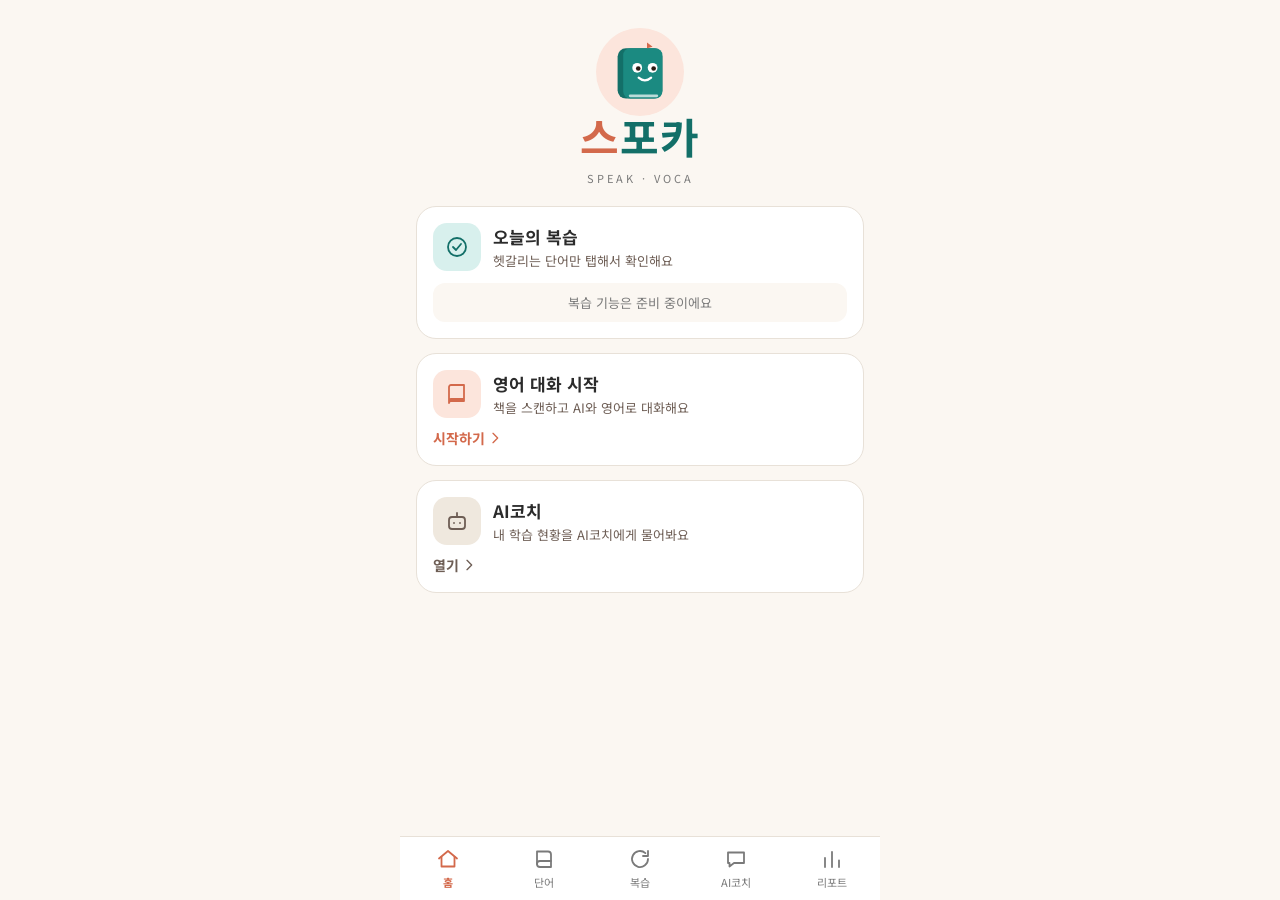
==== frontend/index.html @ e7c1829a "feat: backend API and frontend (home, records, AI coach)" ====
<!doctype html>
<html lang="ko">
<head>
  <meta charset="utf-8">
  <meta name="viewport" content="width=device-width, initial-scale=1, viewport-fit=cover">
  <title>스포카</title>
  <link rel="preconnect" href="https://fonts.googleapis.com">
  <link rel="preconnect" href="https://fonts.gstatic.com" crossorigin>
  <link href="https://fonts.googleapis.com/css2?family=Baloo+2:wght@600;700&family=Noto+Sans+KR:wght@400;500;700&display=swap" rel="stylesheet">
  <link rel="stylesheet" href="css/style.css">
</head>
<body>
  <div class="app">
    <div id="wake-banner" class="wake-banner" role="status" hidden>서버를 깨우는 중이라 조금 걸려요</div>
    <main id="views" class="views">
      <!-- 홈 화면 (1차: 복습·영어 대화는 자리만, 다크 모드 토글·N일 연속 배지는 나중에 추가) -->
      <section class="view view-home" data-view="home" hidden>
        <div class="content home">
          <div class="brand">
            <div class="mascot" aria-hidden="true">
              <svg width="70" height="70" viewBox="0 0 100 100" aria-hidden="true"><rect x="18" y="16" width="64" height="72" rx="12" fill="#136F68"/><rect x="26" y="16" width="56" height="72" rx="10" fill="#1B8A81"/><rect x="34" y="82" width="42" height="4" rx="2" fill="#fff" opacity=".7"/>
                <circle cx="46" cy="44" r="7" fill="#fff"/><circle cx="68" cy="44" r="7" fill="#fff"/><circle cx="47.5" cy="45" r="3.3" fill="#2B1A12"/><circle cx="69.5" cy="45" r="3.3" fill="#2B1A12"/>
                <path d="M48 58q9 8 18 0" stroke="#fff" stroke-width="3" fill="none" stroke-linecap="round"/><path d="M60 16v-8l8 6z" fill="#D3694B"/></svg>
            </div>
            <div class="wordmark"><span class="w1">스</span><span class="w2">포카</span></div>
            <div class="tagline">SPEAK · VOCA</div>
          </div>

          <a class="card home-card" href="#/review">
            <div class="home-row">
              <div class="tile tile-teal"><svg viewBox="0 0 24 24" aria-hidden="true"><circle cx="12" cy="12" r="9"/><path d="M8 12l3 3 5-6"/></svg></div>
              <div class="home-text"><b>오늘의 복습</b><span>헷갈리는 단어만 탭해서 확인해요</span></div>
            </div>
            <p class="soon">복습 기능은 준비 중이에요</p>
          </a>

          <button class="card home-card home-btn" id="home-english" type="button">
            <div class="home-row">
              <div class="tile tile-coral"><svg viewBox="0 0 24 24" aria-hidden="true"><path d="M4 5a2 2 0 0 1 2-2h13v16H6a2 2 0 0 0-2 2zM4 19a2 2 0 0 1 2-2h13"/></svg></div>
              <div class="home-text"><b>영어 대화 시작</b><span>책을 스캔하고 AI와 영어로 대화해요</span></div>
            </div>
            <span class="go-link go-coral">시작하기<svg viewBox="0 0 24 24" aria-hidden="true"><path d="M9 5l7 7-7 7"/></svg></span>
          </button>

          <a class="card home-card" href="#/coach">
            <div class="home-row">
              <div class="tile tile-sand"><svg viewBox="0 0 24 24" aria-hidden="true"><rect x="4" y="8" width="16" height="12" rx="3"/><path d="M12 4v4M9 14h.01M15 14h.01"/></svg></div>
              <div class="home-text"><b>AI코치</b><span>내 학습 현황을 AI코치에게 물어봐요</span></div>
            </div>
            <span class="go-link go-sand">열기<svg viewBox="0 0 24 24" aria-hidden="true"><path d="M9 5l7 7-7 7"/></svg></span>
          </a>
        </div>
      </section>

      <section class="view" data-view="words" hidden>
        <header class="topbar">
          <h1 class="title">단어</h1>
          <div class="topbar-actions"></div>
        </header>
        <div class="content">
          <div class="placeholder">단어 화면은 M3에서 만들어요</div>
        </div>
      </section>

      <section class="view" data-view="review" hidden>
        <header class="topbar">
          <h1 class="title">복습</h1>
          <div class="topbar-actions"></div>
        </header>
        <div class="content">
          <div class="placeholder">복습 화면은 M3에서 만들어요</div>
        </div>
      </section>

      <!-- AI코치 화면 -->
      <section class="view view-chat" data-view="coach" hidden>
        <header class="topbar">
          <h1 class="title">AI코치</h1>
          <span class="spacer"></span>
          <button id="chat-new" class="btn btn-create" type="button">새 대화</button>
          <button id="chat-history" class="btn btn-open" type="button">지난 대화</button>
        </header>
        <div class="strip" id="chat-strip"><span id="strip-overall">불러오는 중…</span><span id="strip-recent"></span></div>
        <div class="chat-body" id="chat-body">
          <div id="chat-welcome">
            <div class="msg-row"><div class="ava"><svg viewBox="0 0 24 24" aria-hidden="true"><rect x="4" y="8" width="16" height="12" rx="3"/><path d="M12 4v4M9 14h.01M15 14h.01"/></svg></div><div class="bubble">내 학습 기록을 보고 물어보세요.</div></div>
            <p class="faint-note">이런 걸 물어볼 수 있어요</p>
            <div class="chips">
              <button type="button" class="chip" data-q="최근 7일 어땠어?">최근 7일 어땠어?</button>
              <button type="button" class="chip" data-q="잘 외운 날은?">잘 외운 날은?</button>
              <button type="button" class="chip" data-q="앞으로 어떻게 할까?">앞으로 어떻게 할까?</button>
            </div>
          </div>
          <div id="chat-messages"></div>
        </div>
        <form class="inputbar" id="chat-form" autocomplete="off">
          <input id="chat-input" type="text" maxlength="4000" placeholder="질문을 입력하세요" aria-label="질문">
          <button id="chat-send" class="send-btn" type="submit" aria-label="보내기"><svg viewBox="0 0 24 24" aria-hidden="true"><path d="M5 12h14M13 6l6 6-6 6"/></svg></button>
        </form>
        <p class="ai-note">AI가 생성한 답변이에요</p>
      </section>

      <!-- 학습 기록 화면 (M4 전까지 하단 탭 "리포트"에 임시 연결) -->
      <section class="view" data-view="report" hidden>
        <header class="topbar">
          <a class="icon-btn" href="#/home" aria-label="뒤로"><svg viewBox="0 0 24 24" aria-hidden="true"><path d="M19 12H5M11 6l-6 6 6 6"/></svg></a>
          <h1 class="title">학습 기록</h1>
          <span class="spacer"></span>
          <button id="rec-add" class="btn btn-create" type="button">+ 기록</button>
        </header>
        <div class="content">
          <div class="card" id="rec-summary">
            <div class="seg" role="tablist">
              <button type="button" class="seg-btn on" data-range="overall" role="tab" aria-selected="true">전체</button>
              <button type="button" class="seg-btn" data-range="recent_7d" role="tab" aria-selected="false">최근 7일</button>
            </div>
            <p class="period" id="rec-period"></p>
            <div class="stats">
              <div><small>개수</small><b id="rec-count">-</b></div>
              <div><small>평균</small><b id="rec-avg">-</b></div>
              <div><small>최대</small><b id="rec-max">-</b></div>
              <div><small>최소</small><b id="rec-min">-</b></div>
            </div>
            <div class="trend"><span>최근 추세</span><b id="rec-trend">-</b></div>
            <p class="state-msg" id="rec-summary-error" hidden></p>
          </div>

          <h2 class="section-title">기록 목록 <small>최신 날짜순</small></h2>
          <div class="card list-card" id="rec-list"></div>
          <p class="state-msg" id="rec-state"></p>
          <button id="rec-more" class="btn btn-ghost" type="button" hidden>더 보기</button>
        </div>
      </section>
    </main>

    <nav class="tabbar" aria-label="하단 메뉴">
      <a class="tab" href="#/home" data-tab="home">
        <svg viewBox="0 0 24 24" aria-hidden="true"><path d="M3 11.5 12 4l9 7.5"/><path d="M5.5 10v9.5h13V10"/></svg>
        <span>홈</span>
      </a>
      <a class="tab" href="#/words" data-tab="words">
        <svg viewBox="0 0 24 24" aria-hidden="true"><path d="M5 4.5h11a3 3 0 0 1 3 3V20H8a3 3 0 0 1-3-3z"/><path d="M5 17a3 3 0 0 1 3-3h11"/></svg>
        <span>단어</span>
      </a>
      <a class="tab" href="#/review" data-tab="review">
        <svg viewBox="0 0 24 24" aria-hidden="true"><path d="M20 12a8 8 0 1 1-2.6-5.9"/><path d="M20 4v5h-5"/></svg>
        <span>복습</span>
      </a>
      <a class="tab" href="#/coach" data-tab="coach">
        <svg viewBox="0 0 24 24" aria-hidden="true"><path d="M4 5.5h16v10.5H10l-4.5 3.5V16H4z"/></svg>
        <span>AI코치</span>
      </a>
      <a class="tab" href="#/report" data-tab="report">
        <svg viewBox="0 0 24 24" aria-hidden="true"><path d="M5 20V11"/><path d="M12 20V5"/><path d="M19 20v-6.5"/></svg>
        <span>리포트</span>
      </a>
    </nav>
  </div>

  <dialog id="rec-dialog" class="dialog" aria-labelledby="rec-dialog-title">
    <form id="rec-form" method="dialog" novalidate>
      <h3 id="rec-dialog-title">기록 추가</h3>
      <label class="field"><small>날짜</small><input id="rec-date" type="date" required></label>
      <p class="tip" id="rec-error" role="alert" hidden></p>
      <label class="field"><small>외운 단어 수</small><input id="rec-value" type="number" inputmode="numeric" min="0" step="1" required></label>
      <label class="field"><small>메모 (선택)</small><input id="rec-memo" type="text" maxlength="200"></label>
      <div class="dialog-btns">
        <button type="button" class="btn btn-cancel" id="rec-cancel">취소</button>
        <button type="submit" class="btn btn-open" id="rec-save">저장</button>
      </div>
    </form>
  </dialog>

  <dialog id="chat-sheet" class="sheet" aria-labelledby="chat-sheet-title">
    <div class="grab"></div>
    <h3 id="chat-sheet-title">지난 대화</h3>
    <div id="chat-sheet-list" class="sheet-list"></div>
    <p class="state-msg" id="chat-sheet-state" hidden></p>
    <button type="button" class="btn btn-cancel sheet-close" id="chat-sheet-close">닫기</button>
  </dialog>
  <script type="module" src="js/app.js"></script>
</body>
</html>
---- frontend/css/style.css ----
/* 스포카 공통 스타일 — 모바일 우선 */
:root {
  /* 확정된 색 */
  --coral: #D3694B;   /* 열기/보러 가기 버튼: 채움 */
  --teal: #136F68;    /* 만들기/추가 버튼: 테두리 */
  /* 임시 색 (화면설계서에 정해진 값이 없어 중립 톤으로 둠. 여기만 고치면 전체에 적용) */
  --bg: #FBF7F2;
  --card: #FFFFFF;
  --ink: #2B2B2B;
  --muted: #7A7A7A;
  --line: #E8E1D8;

  --tabbar-h: 64px;
  --font-logo: "Baloo 2", "Noto Sans KR", sans-serif;
  --font-body: "Noto Sans KR", system-ui, -apple-system, sans-serif;
}

* { box-sizing: border-box; }
[hidden] { display: none !important; }

html, body { margin: 0; height: 100%; }
body {
  font-family: var(--font-body);
  color: var(--ink);
  background: var(--bg);
  -webkit-text-size-adjust: 100%;
}

/* 앱 틀: 가운데 정렬, 폭은 모바일 크기까지만 */
.app {
  position: relative;
  max-width: 480px;
  min-height: 100vh;
  margin: 0 auto;
  background: var(--bg);
}

.view { min-height: calc(100vh - var(--tabbar-h)); padding-bottom: calc(var(--tabbar-h) + env(safe-area-inset-bottom)); }

/* 위쪽 바 */
.topbar {
  display: flex;
  align-items: center;
  justify-content: space-between;
  gap: 8px;
  padding: 14px 16px;
}
.logo {
  margin: 0;
  font-family: var(--font-logo);
  font-weight: 700;
  font-size: 26px;
  color: var(--coral);
}
.title { margin: 0; font-size: 20px; font-weight: 700; }
.topbar-actions { display: flex; gap: 8px; }

.content { padding: 0 16px 24px; }

/* 버튼 규칙: 보러 가기 = 산호 채움, 만들기/추가 = 틸 테두리 */
.btn {
  font: inherit;
  font-size: 14px;
  font-weight: 500;
  padding: 8px 14px;
  border-radius: 999px;
  cursor: pointer;
  border: 1.5px solid transparent;
}
.btn-open { background: var(--coral); color: #fff; }
.btn-create { background: transparent; color: var(--teal); border-color: var(--teal); }

.placeholder {
  padding: 32px 16px;
  text-align: center;
  color: var(--muted);
  background: var(--card);
  border: 1px dashed var(--line);
  border-radius: 12px;
}

/* 하단 탭 바 */
.tabbar {
  position: fixed;
  bottom: 0;
  left: 50%;
  transform: translateX(-50%);
  width: 100%;
  max-width: 480px;
  height: calc(var(--tabbar-h) + env(safe-area-inset-bottom));
  padding-bottom: env(safe-area-inset-bottom);
  display: flex;
  background: var(--card);
  border-top: 1px solid var(--line);
}
.tab {
  flex: 1;
  display: flex;
  flex-direction: column;
  align-items: center;
  justify-content: center;
  gap: 3px;
  color: var(--muted);
  text-decoration: none;
  font-size: 11px;
}
.tab svg {
  width: 24px;
  height: 24px;
  fill: none;
  stroke: currentColor;
  stroke-width: 1.8;
  stroke-linecap: round;
  stroke-linejoin: round;
}
.tab.active { color: var(--coral); font-weight: 700; }

/* 토스트(잠깐 뜨는 안내) */
#toast {
  position: fixed;
  left: 50%;
  bottom: calc(var(--tabbar-h) + 16px + env(safe-area-inset-bottom));
  transform: translate(-50%, 12px);
  width: max-content;
  max-width: calc(100vw - 32px);
  text-align: center;
  line-height: 1.4;
  padding: 10px 16px;
  border-radius: 12px;
  background: var(--ink);
  color: #fff;
  font-size: 14px;
  opacity: 0;
  pointer-events: none;
  transition: opacity 0.2s, transform 0.2s;
  z-index: 100;
}
#toast.show { opacity: 1; transform: translate(-50%, 0); }
#toast.error { background: #B3412A; }

.btn:disabled { opacity: 0.5; cursor: default; }

/* 콜드스타트 안내 줄 (화면 맨 위, 응답이 3초 넘게 늦을 때만) */
.wake-banner {
  padding: 8px 16px;
  text-align: center;
  font-size: 13px;
  font-weight: 500;
  color: #fff;
  background: var(--teal);
}

/* ---------- 학습 기록 화면 ---------- */
.spacer { flex: 1; }
.topbar .title { white-space: nowrap; }

.icon-btn {
  display: inline-flex;
  align-items: center;
  justify-content: center;
  width: 40px;
  height: 40px;
  padding: 0;
  border: 0;
  border-radius: 50%;
  background: transparent;
  color: var(--ink);
  cursor: pointer;
}
.icon-btn svg {
  width: 22px;
  height: 22px;
  fill: none;
  stroke: currentColor;
  stroke-width: 1.8;
  stroke-linecap: round;
  stroke-linejoin: round;
}
.icon-btn:disabled { opacity: 0.4; }

.card {
  padding: 14px;
  background: var(--card);
  border: 1px solid var(--line);
  border-radius: 14px;
}

.seg { display: flex; gap: 4px; padding: 3px; margin-bottom: 10px; background: var(--bg); border-radius: 999px; }
.seg-btn {
  flex: 1;
  padding: 7px 0;
  font: inherit;
  font-size: 14px;
  color: var(--muted);
  background: transparent;
  border: 0;
  border-radius: 999px;
  cursor: pointer;
}
.seg-btn.on { background: var(--card); color: var(--ink); font-weight: 700; box-shadow: 0 1px 2px rgba(0,0,0,.08); }

.period { margin: 0 0 8px; font-size: 12px; color: var(--muted); }
.stats { display: grid; grid-template-columns: repeat(4, 1fr); gap: 8px; text-align: center; }
.stats small { display: block; font-size: 12px; color: var(--muted); }
.stats b { font-size: 20px; }
.trend { display: flex; justify-content: space-between; margin-top: 12px; padding-top: 10px; border-top: 1px solid var(--line); font-size: 14px; }
.trend b { color: var(--coral); }

.section-title { margin: 18px 0 8px; font-size: 15px; }
.section-title small { font-weight: 400; font-size: 12px; color: var(--muted); }

.list-card { padding: 2px 6px 2px 0; }
.rec-row { display: flex; align-items: center; padding: 10px 0 10px 14px; border-bottom: 1px solid var(--line); }
.rec-row:last-child { border-bottom: 0; }
.rec-text { flex: 1; min-width: 0; display: flex; flex-direction: column; gap: 2px; }
.rec-text b { font-size: 15px; }
.rec-text .muted { font-size: 13px; overflow: hidden; text-overflow: ellipsis; white-space: nowrap; }
.muted { color: var(--muted); }

.state-msg { margin: 12px 0; text-align: center; font-size: 14px; color: var(--muted); }
.btn-ghost { display: block; width: 100%; height: 44px; margin-top: 10px; color: var(--ink); background: transparent; border-color: var(--line); border-radius: 12px; }

/* 팝업 */
.dialog { width: calc(100% - 32px); max-width: 360px; padding: 20px; border: 0; border-radius: 16px; background: var(--card); color: var(--ink); }
.dialog::backdrop { background: rgba(0, 0, 0, 0.4); }
.dialog h3 { margin: 0 0 12px; font-size: 18px; }
.field { display: block; margin-bottom: 12px; }
.field small { display: block; margin-bottom: 4px; font-size: 12px; color: var(--muted); }
.field input { width: 100%; height: 44px; padding: 0 12px; font: inherit; font-size: 15px; color: var(--ink); background: var(--bg); border: 1px solid var(--line); border-radius: 10px; }
.field input:focus { outline: 2px solid var(--teal); outline-offset: 0; }
.tip { margin: 0 0 12px; padding: 10px 12px; font-size: 13px; color: #B3421F; background: #FCE5DC; border-radius: 10px; }
.dialog-btns { display: flex; gap: 8px; margin-top: 6px; }
.dialog-btns .btn { flex: 1; height: 44px; }
.btn-cancel { color: var(--ink); background: transparent; border-color: var(--line); }

/* ---------- AI코치(채팅) 화면 ---------- */
body[data-route="coach"] .wake-banner { display: none; } /* 채팅은 말풍선 안에서 안내한다 */

.view-chat {
  display: flex;
  flex-direction: column;
  height: 100vh;
  height: 100dvh;
  min-height: 0;
}
.view-chat[hidden] { display: none; }

.strip {
  display: flex;
  justify-content: space-between;
  align-items: center;
  padding: 9px 16px;
  font-size: 12.5px;
  font-weight: 700;
  color: var(--teal);
  background: #D8F0ED;
}

.chat-body {
  flex: 1;
  min-height: 0;
  overflow-y: auto;
  padding: 14px 16px;
}
#chat-messages { display: flex; flex-direction: column; gap: 12px; }
#chat-welcome { margin-bottom: 12px; }

.msg-row { display: flex; align-items: flex-start; gap: 10px; }
.ava {
  flex: none;
  width: 36px;
  height: 36px;
  border-radius: 50%;
  background: #FCE5DC;
  display: flex;
  align-items: center;
  justify-content: center;
}
.ava svg { width: 20px; height: 20px; fill: none; stroke: var(--coral); stroke-width: 1.8; stroke-linecap: round; stroke-linejoin: round; }

.bubble {
  max-width: 82%;
  padding: 10px 14px;
  border-radius: 18px;
  background: var(--card);
  border: 1px solid var(--line);
  font-size: 15px;
  line-height: 1.5;
  white-space: pre-wrap;
  overflow-wrap: anywhere;
}
.bubble.me { align-self: flex-end; background: #D8F0ED; border-color: #D8F0ED; }
.bubble.wait { border-style: dashed; color: var(--muted); }
.wait-sub { margin-top: 2px; font-size: 12px; }

.faint-note { margin: 14px 0 8px; font-size: 12px; color: var(--muted); }
.chips { display: flex; flex-wrap: wrap; gap: 8px; }
.chip {
  height: 44px;
  padding: 0 16px;
  font: inherit;
  font-size: 13px;
  color: #6E5E55;
  background: var(--card);
  border: 1px solid #E5C9BE;
  border-radius: 999px;
  cursor: pointer;
}
.chip:disabled { opacity: 0.5; }

.inputbar { display: flex; align-items: center; gap: 8px; padding: 8px 16px 0; background: var(--bg); }
.inputbar input {
  flex: 1;
  min-width: 0;
  height: 48px;
  padding: 0 16px;
  font: inherit;
  font-size: 15px;
  color: var(--ink);
  background: var(--card);
  border: 1px solid #E5C9BE;
  border-radius: 999px;
}
.inputbar input:focus { outline: 2px solid var(--teal); outline-offset: 0; }
.send-btn {
  flex: none;
  width: 48px;
  height: 48px;
  display: flex;
  align-items: center;
  justify-content: center;
  color: #fff;
  background: var(--teal);
  border: 0;
  border-radius: 50%;
  cursor: pointer;
}
.send-btn svg { width: 22px; height: 22px; fill: none; stroke: currentColor; stroke-width: 2; stroke-linecap: round; stroke-linejoin: round; }
.send-btn:disabled, .inputbar input:disabled { opacity: 0.5; }
.ai-note { margin: 0; padding: 6px 0 8px; text-align: center; font-size: 11px; color: #8A7A70; }

/* 지난 대화 패널: 아래에서 올라오는 시트 */
.sheet {
  width: 100%;
  max-width: 480px;
  margin: auto auto 0;
  padding: 10px 20px 24px;
  border: 0;
  border-radius: 24px 24px 0 0;
  background: var(--card);
  color: var(--ink);
  animation: sheet-up 0.22s ease-out;
}
.sheet::backdrop { background: rgba(43, 26, 18, 0.5); }
@keyframes sheet-up { from { transform: translateY(40px); opacity: 0; } to { transform: none; opacity: 1; } }
.grab { width: 40px; height: 5px; margin: 0 auto 8px; border-radius: 99px; background: #D9CFC3; }
.sheet h3 { margin: 0 0 6px; font-size: 18px; }
.sheet-list { max-height: 50vh; overflow-y: auto; }
.sheet-row { display: flex; align-items: center; gap: 6px; padding: 4px 0 4px 2px; min-height: 60px; border-bottom: 1px solid #F0E8DD; }
.sheet-row:last-child { border-bottom: 0; }
.sheet-main { flex: 1; min-width: 0; display: flex; flex-direction: column; gap: 2px; align-items: flex-start; padding: 8px 6px; font: inherit; text-align: left; color: var(--ink); background: transparent; border: 0; cursor: pointer; }
.sheet-main b { font-size: 16px; max-width: 100%; overflow: hidden; text-overflow: ellipsis; white-space: nowrap; }
.sheet-main .muted { font-size: 13px; }
.sheet-close { width: 100%; height: 48px; margin-top: 8px; border-radius: 14px; border: 0; background: #EFE8DE; color: #6E5E55; font-weight: 700; }

/* ---------- 홈 화면 ---------- */
.home { display: flex; flex-direction: column; gap: 14px; padding-top: 28px; }
.brand { display: flex; flex-direction: column; align-items: center; gap: 6px; padding-bottom: 6px; }
.mascot { width: 88px; height: 88px; border-radius: 50%; background: #FCE5DC; display: flex; align-items: center; justify-content: center; }
.wordmark { font-family: var(--font-logo); font-size: 42px; font-weight: 700; line-height: 1; letter-spacing: 1px; }
.wordmark .w1 { color: var(--coral); }
.wordmark .w2 { color: var(--teal); }
.tagline { font-size: 11px; letter-spacing: 3px; color: var(--muted); }

.home-card { display: block; width: 100%; padding: 16px; font: inherit; color: inherit; text-align: left; text-decoration: none; border-radius: 20px; cursor: pointer; }
.home-btn { background: var(--card); border: 1px solid var(--line); }
.home-row { display: flex; align-items: center; gap: 12px; }
.home-text { flex: 1; display: flex; flex-direction: column; gap: 2px; }
.home-text b { font-size: 17px; }
.home-text span { font-size: 13px; color: #6E5E55; }
.tile { flex: none; width: 48px; height: 48px; border-radius: 14px; display: flex; align-items: center; justify-content: center; }
.tile svg { width: 24px; height: 24px; fill: none; stroke: currentColor; stroke-width: 1.8; stroke-linecap: round; stroke-linejoin: round; }
.tile-teal { background: #D8F0ED; color: var(--teal); }
.tile-coral { background: #FCE5DC; color: var(--coral); }
.tile-sand { background: #EFE8DE; color: #6E5E55; }
.go-link { display: inline-flex; align-items: center; gap: 2px; margin-top: 10px; font-size: 14px; font-weight: 700; }
.go-link svg { width: 16px; height: 16px; fill: none; stroke: currentColor; stroke-width: 2; stroke-linecap: round; stroke-linejoin: round; }
.go-coral { color: var(--coral); }
.go-sand { color: #6E5E55; }
.soon { margin: 12px 0 0; padding: 10px; text-align: center; font-size: 13px; color: var(--muted); background: var(--bg); border-radius: 12px; }
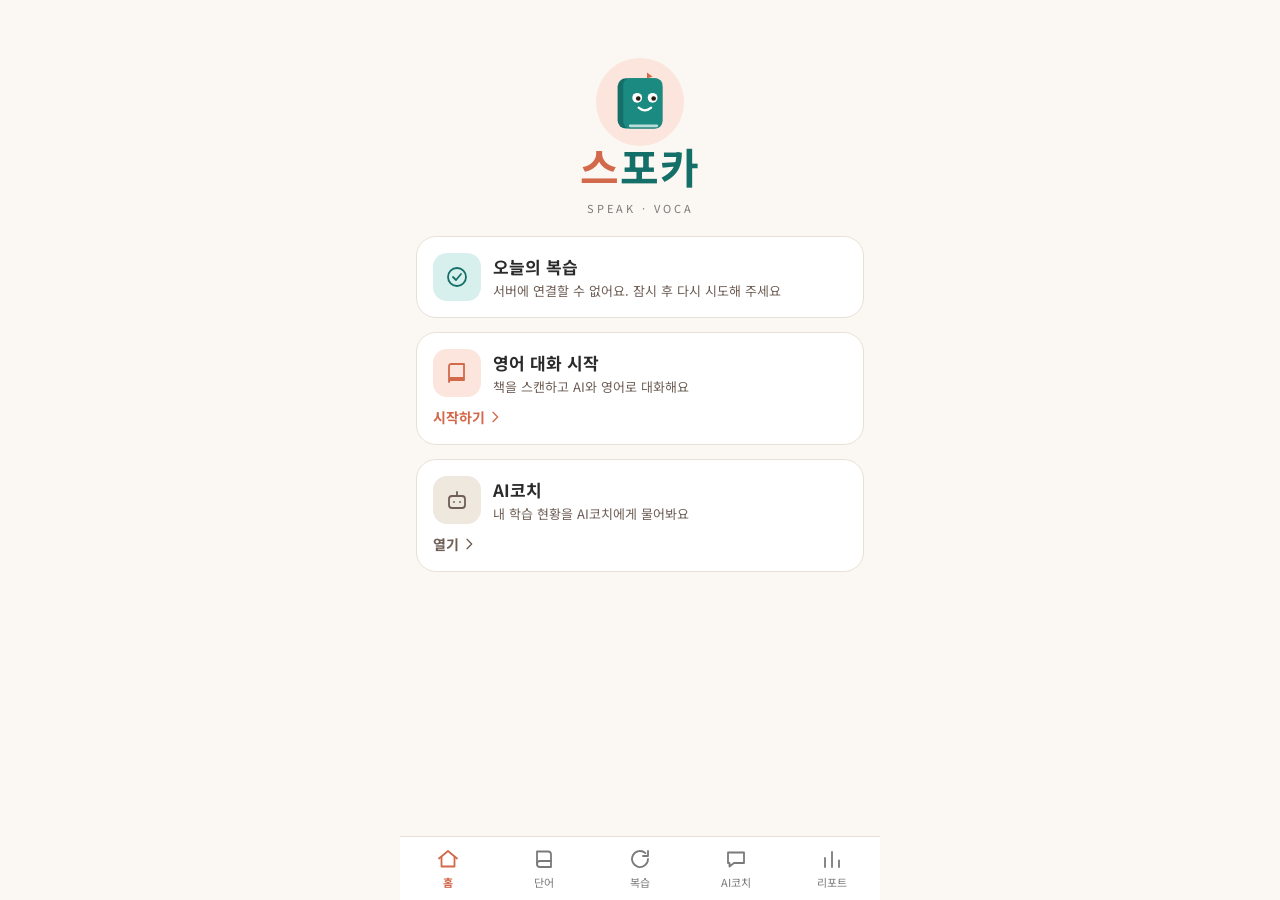
==== commit c25f5e84: "M3: 복습·연속일수·단어 화면·결과 화면, 사진 읽기(Anthropic), 코치 요약 날짜별 값" ====
--- a/frontend/index.html
+++ b/frontend/index.html
@@ -16,6 +16,13 @@
       <!-- 홈 화면 (1차: 복습·영어 대화는 자리만, 다크 모드 토글·N일 연속 배지는 나중에 추가) -->
       <section class="view view-home" data-view="home" hidden>
         <div class="content home">
+          <div class="home-top">
+            <span class="home-top-left"></span><!-- 다크 모드 토글 자리 (M5) -->
+            <span class="streak-badge" id="home-streak" hidden>
+              <svg viewBox="0 0 24 24" aria-hidden="true"><path d="M12 3c1 3.5 5 5.5 5 10a5 5 0 0 1-10 0c0-2 .8-3.2 2-4.2 0 2 .8 3 2 3 0-3-1-5 1-8.8z"/></svg>
+              <b id="home-streak-text">0일 연속</b>
+            </span>
+          </div>
           <div class="brand">
             <div class="mascot" aria-hidden="true">
               <svg width="70" height="70" viewBox="0 0 100 100" aria-hidden="true"><rect x="18" y="16" width="64" height="72" rx="12" fill="#136F68"/><rect x="26" y="16" width="56" height="72" rx="10" fill="#1B8A81"/><rect x="34" y="82" width="42" height="4" rx="2" fill="#fff" opacity=".7"/>
@@ -26,13 +33,14 @@
             <div class="tagline">SPEAK · VOCA</div>
           </div>
 
-          <a class="card home-card" href="#/review">
+          <!-- 오늘의 복습 카드: 복습할 단어 있음 / 오늘 복습 완료 / 대상 없음 -->
+          <div class="card home-card" id="home-review">
             <div class="home-row">
               <div class="tile tile-teal"><svg viewBox="0 0 24 24" aria-hidden="true"><circle cx="12" cy="12" r="9"/><path d="M8 12l3 3 5-6"/></svg></div>
-              <div class="home-text"><b>오늘의 복습</b><span>헷갈리는 단어만 탭해서 확인해요</span></div>
-            </div>
-            <p class="soon">복습 기능은 준비 중이에요</p>
-          </a>
+              <div class="home-text"><b>오늘의 복습</b><span id="home-review-sub">불러오는 중…</span></div>
+            </div>
+            <a class="go-link go-coral" id="home-review-link" href="#/review" hidden><span id="home-review-link-text">복습 시작</span><svg viewBox="0 0 24 24" aria-hidden="true"><path d="M9 5l7 7-7 7"/></svg></a>
+          </div>
 
           <button class="card home-card home-btn" id="home-english" type="button">
             <div class="home-row">
@@ -52,23 +60,117 @@
         </div>
       </section>
 
+      <!-- 단어장 목록 -->
       <section class="view" data-view="words" hidden>
         <header class="topbar">
           <h1 class="title">단어</h1>
-          <div class="topbar-actions"></div>
-        </header>
-        <div class="content">
-          <div class="placeholder">단어 화면은 M3에서 만들어요</div>
-        </div>
-      </section>
-
+          <span class="spacer"></span>
+          <a id="word-add-btn" class="btn btn-create" href="#/word-add">+ 단어 등록</a>
+        </header>
+        <div class="content">
+          <div class="word-head">
+            <b id="word-count">단어 -개</b>
+            <div class="seg seg-small" role="tablist" aria-label="정렬">
+              <button type="button" class="seg-btn on" data-sort="latest" role="tab" aria-selected="true">최신 등록순</button>
+              <button type="button" class="seg-btn" data-sort="stage" role="tab" aria-selected="false">단계순</button>
+            </div>
+          </div>
+          <div class="card list-card" id="word-list"></div>
+          <p class="state-msg" id="word-state"></p>
+        </div>
+      </section>
+
+      <!-- 단어 등록 (하단 탭 바는 그대로 보인다) -->
+      <section class="view" data-view="word-add" hidden>
+        <header class="topbar">
+          <a class="icon-btn" href="#/words" aria-label="뒤로"><svg viewBox="0 0 24 24" aria-hidden="true"><path d="M19 12H5M11 6l-6 6 6 6"/></svg></a>
+          <h1 class="title">단어 등록</h1>
+          <span class="spacer"></span>
+        </header>
+        <div class="content">
+          <div class="seg" role="tablist" aria-label="등록 방법">
+            <button type="button" class="seg-btn on" data-mode="manual" role="tab" aria-selected="true">직접 입력</button>
+            <button type="button" class="seg-btn" data-mode="scan" role="tab" aria-selected="false">책 스캔</button>
+          </div>
+
+          <div class="card wa-card" id="wa-manual">
+            <label class="field"><small>단어</small><input id="wa-word" type="text" maxlength="50" autocomplete="off" placeholder="예: resilient"></label>
+            <label class="field"><small>뜻 (선택)</small><input id="wa-meaning" type="text" maxlength="200" autocomplete="off" placeholder="예: 회복력 있는"></label>
+            <label class="field"><small>예문 (선택)</small><input id="wa-example" type="text" maxlength="300" autocomplete="off" placeholder="예: She is resilient."></label>
+          </div>
+
+          <div class="card wa-card" id="wa-scan" hidden>
+            <p class="wa-note">단어장 책의 한 페이지를 사진으로 찍거나 갤러리에서 골라요. 읽은 단어는 확인 없이 바로 등록돼요. 뜻이 사진에 없으면 AI가 한국어 뜻을 채워 줘요(틀릴 수 있으니 단어장에서 고칠 수 있어요).</p>
+            <input id="wa-file" type="file" accept="image/jpeg,image/png,image/webp,image/*" hidden>
+            <button type="button" class="btn btn-open wa-pick" id="wa-pick">사진 선택 (촬영 · 갤러리)</button>
+            <div class="wa-preview" id="wa-preview" hidden>
+              <img id="wa-preview-img" alt="선택한 책 사진">
+              <button type="button" class="btn btn-cancel" id="wa-clear">사진 지우기</button>
+            </div>
+          </div>
+
+          <div class="card wa-card">
+            <small class="wa-label">등록일 (복습 기준일)</small>
+            <div class="chips" id="wa-dates">
+              <button type="button" class="chip on" data-date="today">오늘</button>
+              <button type="button" class="chip" data-date="tomorrow">내일</button>
+              <button type="button" class="chip" data-date="pick">날짜 선택</button>
+            </div>
+            <label class="field wa-pick-date" id="wa-pick-date" hidden><small>날짜 (오늘 이후만)</small><input id="wa-date" type="date"></label>
+          </div>
+
+          <p class="tip" id="wa-error" role="alert" hidden></p>
+          <button type="button" class="btn btn-primary" id="wa-submit">등록하기</button>
+        </div>
+      </section>
+
+      <!-- 오늘의 복습 -->
       <section class="view" data-view="review" hidden>
         <header class="topbar">
-          <h1 class="title">복습</h1>
-          <div class="topbar-actions"></div>
-        </header>
-        <div class="content">
-          <div class="placeholder">복습 화면은 M3에서 만들어요</div>
+          <h1 class="title">오늘의 복습</h1>
+          <span class="rv-count" id="rv-count" hidden></span>
+          <span class="spacer"></span>
+        </header>
+        <div class="content">
+          <div id="rv-body" hidden>
+            <div class="seg" role="tablist" aria-label="학습 방향">
+              <button type="button" class="seg-btn on" data-dir="en2ko" role="tab" aria-selected="true">영어 → 한글</button>
+              <button type="button" class="seg-btn" data-dir="ko2en" role="tab" aria-selected="false">한글 → 영어</button>
+            </div>
+            <p class="rv-hint">헷갈리는 단어만 탭해서 확인하세요. 탭하지 않은 단어는 외운 것으로 처리돼요.</p>
+            <div class="rv-grid" id="rv-grid"></div>
+          </div>
+          <div class="card rv-empty" id="rv-message" hidden>
+            <b id="rv-message-title"></b>
+            <p id="rv-message-sub"></p>
+            <a class="btn btn-open" id="rv-message-link" href="#/word-add" hidden>단어 등록하러 가기</a>
+          </div>
+          <p class="state-msg" id="rv-state"></p>
+        </div>
+        <div class="rv-footer" id="rv-footer" hidden>
+          <button type="button" class="btn btn-primary" id="rv-complete">복습 완료</button>
+        </div>
+      </section>
+
+      <!-- 복습 결과 -->
+      <section class="view" data-view="review-result" hidden>
+        <header class="topbar">
+          <h1 class="title">복습 결과</h1>
+          <span class="spacer"></span>
+        </header>
+        <div class="content">
+          <div class="card rr-hero">
+            <p class="rr-big" id="rr-big">0개를 외웠어요</p>
+            <p class="rr-streak" id="rr-streak"></p>
+          </div>
+          <div class="rr-stats">
+            <div class="card"><small>오늘 복습</small><b id="rr-reviewed">0개</b></div>
+            <div class="card"><small>다시 복습</small><b id="rr-retry">0개</b></div>
+          </div>
+          <h2 class="section-title">다시 복습할 단어</h2>
+          <div class="card list-card" id="rr-list"></div>
+          <p class="state-msg" id="rr-empty" hidden>모두 외웠어요. 다시 복습할 단어가 없어요</p>
+          <a class="btn btn-primary rr-home" href="#/home">홈으로</a>
         </div>
       </section>
 
@@ -171,6 +273,21 @@
     </form>
   </dialog>
 
+  <dialog id="word-dialog" class="dialog" aria-labelledby="word-dialog-title">
+    <form id="word-form" method="dialog" novalidate>
+      <h3 id="word-dialog-title">단어 수정</h3>
+      <p class="info-line" id="word-info"></p>
+      <label class="field"><small>단어</small><input id="wd-word" type="text" maxlength="50" autocomplete="off" required></label>
+      <p class="tip" id="wd-error" role="alert" hidden></p>
+      <label class="field"><small>뜻 (선택)</small><input id="wd-meaning" type="text" maxlength="200" autocomplete="off"></label>
+      <label class="field"><small>예문 (선택)</small><input id="wd-example" type="text" maxlength="300" autocomplete="off"></label>
+      <div class="dialog-btns">
+        <button type="button" class="btn btn-cancel" id="wd-cancel">취소</button>
+        <button type="submit" class="btn btn-open" id="wd-save">저장</button>
+      </div>
+    </form>
+  </dialog>
+
   <dialog id="chat-sheet" class="sheet" aria-labelledby="chat-sheet-title">
     <div class="grab"></div>
     <h3 id="chat-sheet-title">지난 대화</h3>
--- a/frontend/css/style.css
+++ b/frontend/css/style.css
@@ -388,3 +388,116 @@
 .go-coral { color: var(--coral); }
 .go-sand { color: #6E5E55; }
 .soon { margin: 12px 0 0; padding: 10px; text-align: center; font-size: 13px; color: var(--muted); background: var(--bg); border-radius: 12px; }
+
+/* ---------- 단어 화면 ---------- */
+a.btn { display: inline-block; text-decoration: none; }
+
+.word-head { display: flex; align-items: center; justify-content: space-between; gap: 8px; margin-bottom: 10px; }
+.word-head b { font-size: 15px; }
+.seg-small { margin: 0; flex: none; }
+.seg-small .seg-btn { padding: 6px 12px; font-size: 13px; white-space: nowrap; }
+
+.word-row { display: flex; align-items: center; padding: 10px 0 10px 14px; border-bottom: 1px solid var(--line); }
+.word-row:last-child { border-bottom: 0; }
+.word-text { flex: 1; min-width: 0; display: flex; flex-direction: column; gap: 3px; }
+.word-top { display: flex; align-items: center; flex-wrap: wrap; gap: 6px; }
+.word-top b { font-size: 16px; overflow-wrap: anywhere; }
+.word-meaning { font-size: 13.5px; color: #6E5E55; overflow-wrap: anywhere; }
+.word-meaning.empty { color: #B3A99E; }
+
+.badge { flex: none; padding: 2px 8px; font-size: 11px; font-weight: 700; border-radius: 999px; }
+.badge-new { background: #FCE5DC; color: #B3421F; }
+.badge-step { background: #D8F0ED; color: var(--teal); }
+.badge-master { background: var(--teal); color: #fff; }
+.badge-passed { background: #E3EFD9; color: #3F6B24; }
+.badge-failed { background: #EFE8DE; color: #6E5E55; }
+.badge-just { background: var(--coral); color: #fff; }
+
+.info-line { margin: -4px 0 12px; font-size: 12px; color: var(--muted); }
+
+/* 단어 등록 */
+.wa-card { margin-top: 12px; }
+.wa-card .field:last-child { margin-bottom: 0; }
+.wa-note { margin: 0 0 12px; font-size: 13px; line-height: 1.5; color: #6E5E55; }
+.wa-pick { width: 100%; height: 46px; border-radius: 12px; }
+.wa-preview { margin-top: 12px; display: flex; flex-direction: column; gap: 8px; align-items: stretch; }
+.wa-preview img { width: 100%; max-height: 260px; object-fit: contain; background: var(--bg); border: 1px solid var(--line); border-radius: 12px; }
+.wa-label { display: block; margin-bottom: 8px; font-size: 12px; color: var(--muted); }
+.wa-pick-date { margin: 12px 0 0; }
+.chip.on { color: #fff; background: var(--teal); border-color: var(--teal); }
+#wa-error { margin: 12px 0 0; }
+.btn-primary { display: block; width: 100%; height: 50px; margin-top: 16px; font-size: 16px; font-weight: 700; color: #fff; background: var(--teal); border-color: var(--teal); border-radius: 14px; }
+
+/* ---------- 복습 화면 ---------- */
+.rv-count { padding: 2px 10px; font-size: 13px; font-weight: 700; color: var(--teal); background: #D8F0ED; border-radius: 999px; }
+.rv-hint { margin: 0 0 12px; font-size: 13px; line-height: 1.5; color: #6E5E55; }
+.rv-grid { display: grid; grid-template-columns: 1fr 1fr; gap: 10px; }
+.rv-cell {
+  position: relative;
+  min-height: 92px;
+  padding: 14px 40px 14px 14px;
+  display: flex;
+  flex-direction: column;
+  justify-content: center;
+  gap: 4px;
+  background: var(--card);
+  border: 1px solid var(--line);
+  border-radius: 14px;
+  cursor: pointer;
+  user-select: none;
+  -webkit-tap-highlight-color: transparent;
+}
+.rv-cell:focus-visible { outline: 2px solid var(--teal); outline-offset: 1px; }
+.rv-cell.tapped { background: #FCE5DC; border-color: #E5C9BE; cursor: default; }
+.rv-main { font-size: 17px; font-weight: 700; overflow-wrap: anywhere; }
+.rv-note { font-size: 11px; color: #B3A99E; }
+.rv-answer { font-size: 14px; color: #B3421F; overflow-wrap: anywhere; }
+.rv-answer.empty { color: #B3A99E; }
+.rv-tag { align-self: flex-start; margin-top: 2px; padding: 1px 8px; font-size: 11px; font-weight: 700; color: #fff; background: var(--coral); border-radius: 999px; }
+.rv-speak {
+  position: absolute;
+  top: 6px;
+  right: 6px;
+  width: 32px;
+  height: 32px;
+  padding: 0;
+  display: flex;
+  align-items: center;
+  justify-content: center;
+  color: var(--teal);
+  background: transparent;
+  border: 0;
+  border-radius: 50%;
+  cursor: pointer;
+}
+.rv-speak svg { width: 20px; height: 20px; fill: none; stroke: currentColor; stroke-width: 1.8; stroke-linecap: round; stroke-linejoin: round; }
+
+.rv-empty { margin-top: 12px; padding: 24px 16px; text-align: center; }
+.rv-empty b { display: block; font-size: 17px; }
+.rv-empty p { margin: 8px 0 14px; font-size: 14px; color: #6E5E55; }
+.rv-empty p:last-child { margin-bottom: 0; }
+.rv-empty a.btn { margin-top: 2px; }
+
+.rv-footer {
+  position: sticky;
+  bottom: calc(var(--tabbar-h) + env(safe-area-inset-bottom));
+  padding: 10px 16px 12px;
+  background: linear-gradient(to bottom, rgba(251, 247, 242, 0), var(--bg) 30%);
+}
+.rv-footer .btn-primary { margin-top: 0; }
+
+/* ---------- 홈: 상단 줄·배지, 복습 카드 ---------- */
+.home-top { display: flex; align-items: center; justify-content: space-between; min-height: 32px; margin: -12px 0 -4px; }
+.streak-badge { display: inline-flex; align-items: center; gap: 4px; padding: 5px 12px 5px 10px; color: var(--coral); background: #FCE5DC; border-radius: 999px; font-size: 13px; }
+.streak-badge svg { width: 16px; height: 16px; fill: currentColor; stroke: none; }
+.streak-badge b { font-weight: 700; }
+#home-review { background: var(--card); border: 1px solid var(--line); }
+
+/* ---------- 복습 결과 화면 ---------- */
+.rr-hero { margin-top: 4px; padding: 28px 16px; text-align: center; background: #D8F0ED; border-color: #D8F0ED; }
+.rr-big { margin: 0; font-size: 28px; font-weight: 700; color: var(--teal); }
+.rr-streak { margin: 8px 0 0; font-size: 16px; font-weight: 700; color: var(--coral); }
+.rr-stats { display: grid; grid-template-columns: 1fr 1fr; gap: 10px; margin-top: 10px; text-align: center; }
+.rr-stats small { display: block; font-size: 12px; color: var(--muted); }
+.rr-stats b { font-size: 22px; }
+a.btn-primary.rr-home { margin-top: 18px; text-align: center; text-decoration: none; line-height: 50px; padding: 0; }
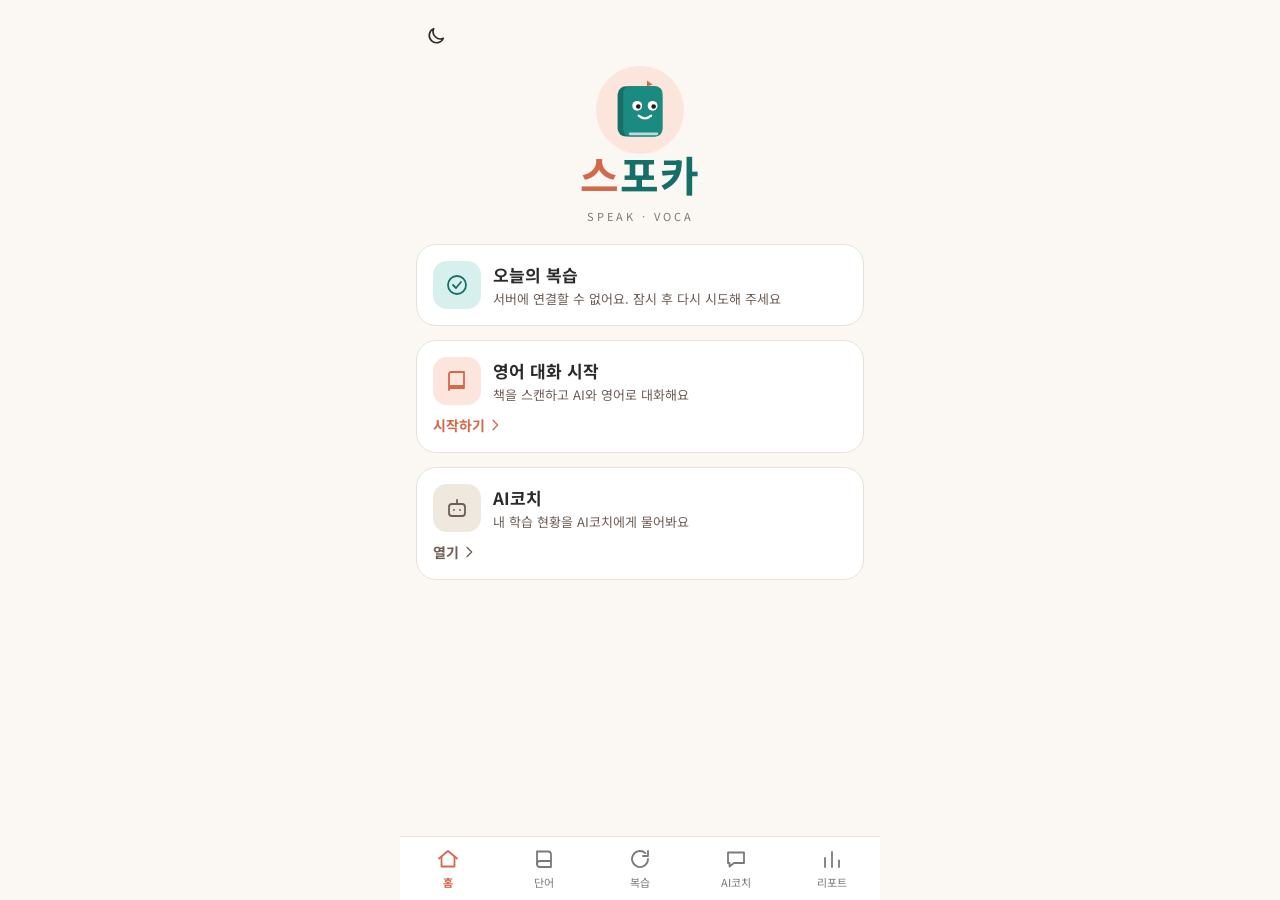
==== commit 36ae1e73: "보너스 완료: 내보내기·통계·다크 모드·Function Calling·MCP 서버, README 5.1" ====
--- a/frontend/index.html
+++ b/frontend/index.html
@@ -4,6 +4,11 @@
   <meta charset="utf-8">
   <meta name="viewport" content="width=device-width, initial-scale=1, viewport-fit=cover">
   <title>스포카</title>
+  <meta name="theme-color" content="#FBF7F2">
+  <script>
+    // 화면이 그려지기 전에 저장된 테마를 적용해 깜빡임을 막는다 (기본은 라이트)
+    try { if (localStorage.getItem("spoca.theme") === "dark") document.documentElement.dataset.theme = "dark"; } catch (e) { /* 저장소를 못 쓰면 라이트 */ }
+  </script>
   <link rel="preconnect" href="https://fonts.googleapis.com">
   <link rel="preconnect" href="https://fonts.gstatic.com" crossorigin>
   <link href="https://fonts.googleapis.com/css2?family=Baloo+2:wght@600;700&family=Noto+Sans+KR:wght@400;500;700&display=swap" rel="stylesheet">
@@ -17,7 +22,10 @@
       <section class="view view-home" data-view="home" hidden>
         <div class="content home">
           <div class="home-top">
-            <span class="home-top-left"></span><!-- 다크 모드 토글 자리 (M5) -->
+            <button class="icon-btn theme-toggle" id="theme-toggle" type="button" aria-label="다크 모드로 바꾸기" aria-pressed="false">
+              <svg class="i-moon" viewBox="0 0 24 24" aria-hidden="true"><path d="M20 14.5A8 8 0 0 1 9.5 4a8 8 0 1 0 10.5 10.5z"/></svg>
+              <svg class="i-sun" viewBox="0 0 24 24" aria-hidden="true"><circle cx="12" cy="12" r="4"/><path d="M12 2v2M12 20v2M2 12h2M20 12h2M4.9 4.9l1.4 1.4M17.7 17.7l1.4 1.4M4.9 19.1l1.4-1.4M17.7 6.3l1.4-1.4"/></svg>
+            </button>
             <span class="streak-badge" id="home-streak" hidden>
               <svg viewBox="0 0 24 24" aria-hidden="true"><path d="M12 3c1 3.5 5 5.5 5 10a5 5 0 0 1-10 0c0-2 .8-3.2 2-4.2 0 2 .8 3 2 3 0-3-1-5 1-8.8z"/></svg>
               <b id="home-streak-text">0일 연속</b>
@@ -68,12 +76,21 @@
           <a id="word-add-btn" class="btn btn-create" href="#/word-add">+ 단어 등록</a>
         </header>
         <div class="content">
+          <label class="search">
+            <svg viewBox="0 0 24 24" aria-hidden="true"><circle cx="11" cy="11" r="6.5"/><path d="M16 16l4.5 4.5"/></svg>
+            <input id="word-search" type="search" placeholder="단어·뜻 검색" autocomplete="off" aria-label="단어 검색">
+          </label>
+          <div class="stage-chips" id="word-chips" role="group" aria-label="단계 고르기"></div>
+          <p class="faint-note stage-note">단계를 누르면 그 단계만 보여요 · 다시 누르면 전체</p>
           <div class="word-head">
             <b id="word-count">단어 -개</b>
-            <div class="seg seg-small" role="tablist" aria-label="정렬">
-              <button type="button" class="seg-btn on" data-sort="latest" role="tab" aria-selected="true">최신 등록순</button>
-              <button type="button" class="seg-btn" data-sort="stage" role="tab" aria-selected="false">단계순</button>
-            </div>
+            <label class="sort-select">
+              <select id="word-sort" aria-label="정렬">
+                <option value="latest">최신순</option>
+                <option value="stage">단계순</option>
+              </select>
+              <svg viewBox="0 0 24 24" aria-hidden="true"><path d="M7 10l5 5 5-5"/></svg>
+            </label>
           </div>
           <div class="card list-card" id="word-list"></div>
           <p class="state-msg" id="word-state"></p>
@@ -202,12 +219,117 @@
         <p class="ai-note">AI가 생성한 답변이에요</p>
       </section>
 
-      <!-- 학습 기록 화면 (M4 전까지 하단 탭 "리포트"에 임시 연결) -->
+      <!-- 영어 대화 (홈에서만 진입, 하단 탭 없음) -->
+      <section class="view view-eng" data-view="english" hidden>
+        <header class="topbar">
+          <a class="icon-btn" href="#/home" aria-label="뒤로"><svg viewBox="0 0 24 24" aria-hidden="true"><path d="M19 12H5M11 6l-6 6 6 6"/></svg></a>
+          <h1 class="title">영어 대화</h1>
+          <span class="spacer"></span>
+          <span class="eng-timer" id="eng-timer" hidden>00:00</span>
+          <button type="button" class="btn btn-open" id="eng-end" hidden>대화 끝내기</button>
+        </header>
+        <div class="content eng-content">
+          <p class="state-msg" id="eng-nosupport" hidden>이 브라우저는 음성을 지원하지 않아요</p>
+
+          <div id="eng-step-scan">
+            <p class="eng-lead">책 한 페이지를 사진으로 찍어 주세요.<br>최대 3장까지 합쳐서 읽어요.</p>
+            <div class="eng-pages" id="eng-pages" hidden></div>
+            <div class="eng-pick">
+              <button type="button" class="btn btn-open" id="eng-camera">사진 찍기</button>
+              <button type="button" class="btn btn-create" id="eng-gallery">갤러리에서 고르기</button>
+            </div>
+            <input id="eng-file-camera" type="file" accept="image/*" capture="environment" hidden>
+            <input id="eng-file-gallery" type="file" accept="image/jpeg,image/png,image/webp,image/*" hidden>
+            <p class="tip" id="eng-scan-error" role="alert" hidden></p>
+            <button type="button" class="btn btn-ghost" id="eng-retake" hidden>다시 찍기</button>
+            <button type="button" class="btn btn-primary" id="eng-read" disabled>읽기</button>
+          </div>
+
+          <div id="eng-step-level" hidden>
+            <div class="eng-done" id="eng-done">스캔 완료 · 문장 0개 인식됨</div>
+            <div class="eng-pages eng-pages-small" id="eng-pages-done"></div>
+            <h2 class="section-title">난이도</h2>
+            <div class="eng-levels" role="radiogroup" aria-label="난이도">
+              <button type="button" class="eng-level on" role="radio" aria-checked="true" data-level="Beginner"><b>Beginner</b><span>쉬운 표현 · 짧은 문장</span></button>
+              <button type="button" class="eng-level" role="radio" aria-checked="false" data-level="Advanced"><b>Advanced</b><span>긴 문장 · 다양한 어휘</span></button>
+            </div>
+            <button type="button" class="btn btn-primary" id="eng-start">AI와 대화하기</button>
+            <button type="button" class="btn btn-ghost" id="eng-rescan">사진 다시 찍기</button>
+          </div>
+
+          <div id="eng-step-talk" class="eng-talk" hidden>
+            <div class="eng-messages" id="eng-messages" aria-live="polite"></div>
+            <div class="eng-dock">
+              <p class="eng-status" id="eng-status"></p>
+              <div class="eng-wave" id="eng-wave" aria-hidden="true" hidden><i></i><i></i><i></i><i></i><i></i></div>
+              <div class="eng-dock-btns" id="eng-retry-row" hidden>
+                <button type="button" class="btn btn-open" id="eng-retry">다시 시도</button>
+                <button type="button" class="btn btn-cancel" id="eng-quit" hidden>그냥 나가기</button>
+              </div>
+              <button type="button" class="eng-mic" id="eng-mic" aria-label="마이크를 눌러 말하기">
+                <svg viewBox="0 0 24 24" aria-hidden="true"><path d="M12 3a3 3 0 0 1 3 3v6a3 3 0 0 1-6 0V6a3 3 0 0 1 3-3z"/><path d="M6 11a6 6 0 0 0 12 0M12 17v4"/></svg>
+              </button>
+            </div>
+          </div>
+        </div>
+      </section>
+
+      <!-- 리포트 화면 -->
       <section class="view" data-view="report" hidden>
         <header class="topbar">
-          <a class="icon-btn" href="#/home" aria-label="뒤로"><svg viewBox="0 0 24 24" aria-hidden="true"><path d="M19 12H5M11 6l-6 6 6 6"/></svg></a>
+          <h1 class="title">리포트</h1>
+          <span class="spacer"></span>
+          <a id="rp-records" class="btn btn-open" href="#/records">학습 기록</a>
+        </header>
+        <div class="content">
+          <div class="seg" id="rp-seg" role="tablist" aria-label="기간">
+            <button type="button" class="seg-btn on" data-period="7d" role="tab" aria-selected="true">최근 7일</button>
+            <button type="button" class="seg-btn" data-period="month" role="tab" aria-selected="false">월별</button>
+            <button type="button" class="seg-btn" data-period="all" role="tab" aria-selected="false">전체</button>
+          </div>
+          <div class="rp-month" id="rp-month" hidden>
+            <button type="button" class="icon-btn" id="rp-prev" aria-label="이전 달"><svg viewBox="0 0 24 24" aria-hidden="true"><path d="M15 5l-7 7 7 7"/></svg></button>
+            <b id="rp-month-label">2026년 10월</b>
+            <button type="button" class="icon-btn" id="rp-next" aria-label="다음 달"><svg viewBox="0 0 24 24" aria-hidden="true"><path d="M9 5l7 7-7 7"/></svg></button>
+          </div>
+          <p class="state-msg" id="rp-state">불러오는 중…</p>
+          <div id="rp-body" hidden>
+            <div class="card" id="rp-summary">
+              <p class="period" id="rp-period"></p>
+              <div class="stats">
+                <div><small>개수</small><b id="rp-count">-</b></div>
+                <div><small>평균</small><b id="rp-avg">-</b></div>
+                <div><small>최대</small><b id="rp-max">-</b></div>
+                <div><small>최소</small><b id="rp-min">-</b></div>
+              </div>
+              <div class="trend"><span id="rp-trend-label">최근 추세</span><b id="rp-trend">-</b></div>
+            </div>
+
+            <h2 class="section-title">일별 외운 단어 수</h2>
+            <div class="card rp-chart-card">
+              <p class="rp-pick" id="rp-pick" hidden></p>
+              <div id="rp-chart" class="rp-chart"></div>
+            </div>
+
+            <h2 class="section-title">학습 통계 <small id="rp-stats-period"></small></h2>
+            <div class="card rp-stats" id="rp-stats"></div>
+
+            <h2 class="section-title">단어 단계 분포 <small>지금 상태</small></h2>
+            <div class="card rp-dist" id="rp-dist"></div>
+          </div>
+        </div>
+      </section>
+
+      <!-- 학습 기록 화면 (리포트 화면의 "학습 기록" 버튼으로 진입) -->
+      <section class="view" data-view="records" hidden>
+        <header class="topbar">
+          <a class="icon-btn" href="#/report" aria-label="뒤로"><svg viewBox="0 0 24 24" aria-hidden="true"><path d="M19 12H5M11 6l-6 6 6 6"/></svg></a>
           <h1 class="title">학습 기록</h1>
           <span class="spacer"></span>
+          <div class="rec-actions">
+            <button id="rec-export-csv" class="btn btn-export" type="button" data-format="csv">CSV</button>
+            <button id="rec-export-json" class="btn btn-export" type="button" data-format="json">JSON</button>
+          </div>
           <button id="rec-add" class="btn btn-create" type="button">+ 기록</button>
         </header>
         <div class="content">
@@ -259,6 +381,15 @@
     </nav>
   </div>
 
+  <dialog id="eng-leave" class="dialog" aria-labelledby="eng-leave-title">
+    <h3 id="eng-leave-title">대화를 그만할까요?</h3>
+    <p class="eng-leave-text">나가면 대화가 사라져요. 단어도 등록되지 않아요.</p>
+    <div class="dialog-btns">
+      <button type="button" class="btn btn-create" id="eng-leave-stay">계속 대화</button>
+      <button type="button" class="btn btn-open" id="eng-leave-go">나가기</button>
+    </div>
+  </dialog>
+
   <dialog id="rec-dialog" class="dialog" aria-labelledby="rec-dialog-title">
     <form id="rec-form" method="dialog" novalidate>
       <h3 id="rec-dialog-title">기록 추가</h3>
--- a/frontend/css/style.css
+++ b/frontend/css/style.css
@@ -9,6 +9,20 @@
   --ink: #2B2B2B;
   --muted: #7A7A7A;
   --line: #E8E1D8;
+  --sub: #6E5E55;           /* 보조 글자 */
+  --faint: #B3A99E;         /* 흐린 글자 */
+  --faint-2: #8A7A70;
+  --teal-tint: #D8F0ED;     /* 청록 연한 바탕 */
+  --teal-tint-2: #EAF6F4;
+  --teal-soft: #BFD9D5;     /* 그래프의 연한 막대 */
+  --coral-tint: #FCE5DC;    /* 코랄 연한 바탕 */
+  --coral-ink: #B3421F;     /* 코랄 바탕 위 글자 */
+  --coral-line: #E5C9BE;
+  --sand: #EFE8DE;
+  --line-soft: #F0E8DD;
+  --grab: #D9CFC3;
+  --green-tint: #E3EFD9;
+  --green-ink: #3F6B24;
 
   --tabbar-h: 64px;
   --font-logo: "Baloo 2", "Noto Sans KR", sans-serif;
@@ -185,7 +199,7 @@
   border-radius: 14px;
 }
 
-.seg { display: flex; gap: 4px; padding: 3px; margin-bottom: 10px; background: var(--bg); border-radius: 999px; }
+.seg { display: flex; gap: 4px; padding: 3px; margin-bottom: 10px; background: var(--bg); border: 1px solid var(--line); border-radius: 999px; }
 .seg-btn {
   flex: 1;
   padding: 7px 0;
@@ -197,7 +211,7 @@
   border-radius: 999px;
   cursor: pointer;
 }
-.seg-btn.on { background: var(--card); color: var(--ink); font-weight: 700; box-shadow: 0 1px 2px rgba(0,0,0,.08); }
+.seg-btn.on { background: var(--teal); color: #fff; font-weight: 700; }
 
 .period { margin: 0 0 8px; font-size: 12px; color: var(--muted); }
 .stats { display: grid; grid-template-columns: repeat(4, 1fr); gap: 8px; text-align: center; }
@@ -228,7 +242,7 @@
 .field small { display: block; margin-bottom: 4px; font-size: 12px; color: var(--muted); }
 .field input { width: 100%; height: 44px; padding: 0 12px; font: inherit; font-size: 15px; color: var(--ink); background: var(--bg); border: 1px solid var(--line); border-radius: 10px; }
 .field input:focus { outline: 2px solid var(--teal); outline-offset: 0; }
-.tip { margin: 0 0 12px; padding: 10px 12px; font-size: 13px; color: #B3421F; background: #FCE5DC; border-radius: 10px; }
+.tip { margin: 0 0 12px; padding: 10px 12px; font-size: 13px; color: var(--coral-ink); background: var(--coral-tint); border-radius: 10px; }
 .dialog-btns { display: flex; gap: 8px; margin-top: 6px; }
 .dialog-btns .btn { flex: 1; height: 44px; }
 .btn-cancel { color: var(--ink); background: transparent; border-color: var(--line); }
@@ -253,7 +267,7 @@
   font-size: 12.5px;
   font-weight: 700;
   color: var(--teal);
-  background: #D8F0ED;
+  background: var(--teal-tint);
 }
 
 .chat-body {
@@ -271,7 +285,7 @@
   width: 36px;
   height: 36px;
   border-radius: 50%;
-  background: #FCE5DC;
+  background: var(--coral-tint);
   display: flex;
   align-items: center;
   justify-content: center;
@@ -289,7 +303,7 @@
   white-space: pre-wrap;
   overflow-wrap: anywhere;
 }
-.bubble.me { align-self: flex-end; background: #D8F0ED; border-color: #D8F0ED; }
+.bubble.me { align-self: flex-end; background: var(--teal-tint); border-color: var(--teal-tint); }
 .bubble.wait { border-style: dashed; color: var(--muted); }
 .wait-sub { margin-top: 2px; font-size: 12px; }
 
@@ -300,9 +314,9 @@
   padding: 0 16px;
   font: inherit;
   font-size: 13px;
-  color: #6E5E55;
-  background: var(--card);
-  border: 1px solid #E5C9BE;
+  color: var(--sub);
+  background: var(--card);
+  border: 1px solid var(--coral-line);
   border-radius: 999px;
   cursor: pointer;
 }
@@ -318,7 +332,7 @@
   font-size: 15px;
   color: var(--ink);
   background: var(--card);
-  border: 1px solid #E5C9BE;
+  border: 1px solid var(--coral-line);
   border-radius: 999px;
 }
 .inputbar input:focus { outline: 2px solid var(--teal); outline-offset: 0; }
@@ -337,7 +351,7 @@
 }
 .send-btn svg { width: 22px; height: 22px; fill: none; stroke: currentColor; stroke-width: 2; stroke-linecap: round; stroke-linejoin: round; }
 .send-btn:disabled, .inputbar input:disabled { opacity: 0.5; }
-.ai-note { margin: 0; padding: 6px 0 8px; text-align: center; font-size: 11px; color: #8A7A70; }
+.ai-note { margin: 0; padding: 6px 0 8px; text-align: center; font-size: 11px; color: var(--faint-2); }
 
 /* 지난 대화 패널: 아래에서 올라오는 시트 */
 .sheet {
@@ -353,20 +367,20 @@
 }
 .sheet::backdrop { background: rgba(43, 26, 18, 0.5); }
 @keyframes sheet-up { from { transform: translateY(40px); opacity: 0; } to { transform: none; opacity: 1; } }
-.grab { width: 40px; height: 5px; margin: 0 auto 8px; border-radius: 99px; background: #D9CFC3; }
+.grab { width: 40px; height: 5px; margin: 0 auto 8px; border-radius: 99px; background: var(--grab); }
 .sheet h3 { margin: 0 0 6px; font-size: 18px; }
 .sheet-list { max-height: 50vh; overflow-y: auto; }
-.sheet-row { display: flex; align-items: center; gap: 6px; padding: 4px 0 4px 2px; min-height: 60px; border-bottom: 1px solid #F0E8DD; }
+.sheet-row { display: flex; align-items: center; gap: 6px; padding: 4px 0 4px 2px; min-height: 60px; border-bottom: 1px solid var(--line-soft); }
 .sheet-row:last-child { border-bottom: 0; }
 .sheet-main { flex: 1; min-width: 0; display: flex; flex-direction: column; gap: 2px; align-items: flex-start; padding: 8px 6px; font: inherit; text-align: left; color: var(--ink); background: transparent; border: 0; cursor: pointer; }
 .sheet-main b { font-size: 16px; max-width: 100%; overflow: hidden; text-overflow: ellipsis; white-space: nowrap; }
 .sheet-main .muted { font-size: 13px; }
-.sheet-close { width: 100%; height: 48px; margin-top: 8px; border-radius: 14px; border: 0; background: #EFE8DE; color: #6E5E55; font-weight: 700; }
+.sheet-close { width: 100%; height: 48px; margin-top: 8px; border-radius: 14px; border: 0; background: var(--sand); color: var(--sub); font-weight: 700; }
 
 /* ---------- 홈 화면 ---------- */
 .home { display: flex; flex-direction: column; gap: 14px; padding-top: 28px; }
 .brand { display: flex; flex-direction: column; align-items: center; gap: 6px; padding-bottom: 6px; }
-.mascot { width: 88px; height: 88px; border-radius: 50%; background: #FCE5DC; display: flex; align-items: center; justify-content: center; }
+.mascot { width: 88px; height: 88px; border-radius: 50%; background: var(--coral-tint); display: flex; align-items: center; justify-content: center; }
 .wordmark { font-family: var(--font-logo); font-size: 42px; font-weight: 700; line-height: 1; letter-spacing: 1px; }
 .wordmark .w1 { color: var(--coral); }
 .wordmark .w2 { color: var(--teal); }
@@ -377,16 +391,16 @@
 .home-row { display: flex; align-items: center; gap: 12px; }
 .home-text { flex: 1; display: flex; flex-direction: column; gap: 2px; }
 .home-text b { font-size: 17px; }
-.home-text span { font-size: 13px; color: #6E5E55; }
+.home-text span { font-size: 13px; color: var(--sub); }
 .tile { flex: none; width: 48px; height: 48px; border-radius: 14px; display: flex; align-items: center; justify-content: center; }
 .tile svg { width: 24px; height: 24px; fill: none; stroke: currentColor; stroke-width: 1.8; stroke-linecap: round; stroke-linejoin: round; }
-.tile-teal { background: #D8F0ED; color: var(--teal); }
-.tile-coral { background: #FCE5DC; color: var(--coral); }
-.tile-sand { background: #EFE8DE; color: #6E5E55; }
+.tile-teal { background: var(--teal-tint); color: var(--teal); }
+.tile-coral { background: var(--coral-tint); color: var(--coral); }
+.tile-sand { background: var(--sand); color: var(--sub); }
 .go-link { display: inline-flex; align-items: center; gap: 2px; margin-top: 10px; font-size: 14px; font-weight: 700; }
 .go-link svg { width: 16px; height: 16px; fill: none; stroke: currentColor; stroke-width: 2; stroke-linecap: round; stroke-linejoin: round; }
 .go-coral { color: var(--coral); }
-.go-sand { color: #6E5E55; }
+.go-sand { color: var(--sub); }
 .soon { margin: 12px 0 0; padding: 10px; text-align: center; font-size: 13px; color: var(--muted); background: var(--bg); border-radius: 12px; }
 
 /* ---------- 단어 화면 ---------- */
@@ -402,15 +416,15 @@
 .word-text { flex: 1; min-width: 0; display: flex; flex-direction: column; gap: 3px; }
 .word-top { display: flex; align-items: center; flex-wrap: wrap; gap: 6px; }
 .word-top b { font-size: 16px; overflow-wrap: anywhere; }
-.word-meaning { font-size: 13.5px; color: #6E5E55; overflow-wrap: anywhere; }
-.word-meaning.empty { color: #B3A99E; }
-
-.badge { flex: none; padding: 2px 8px; font-size: 11px; font-weight: 700; border-radius: 999px; }
-.badge-new { background: #FCE5DC; color: #B3421F; }
-.badge-step { background: #D8F0ED; color: var(--teal); }
+.word-meaning { font-size: 13.5px; color: var(--sub); overflow-wrap: anywhere; }
+.word-meaning.empty { color: var(--faint); }
+
+.badge { flex: none; box-sizing: border-box; min-width: 56px; padding: 3px 0; text-align: center; font-size: 11px; font-weight: 700; border-radius: 999px; } /* 배지 폭을 같게 맞춰 들쭉날쭉하지 않게 */
+.badge-new { background: var(--coral-tint); color: var(--coral-ink); }
+.badge-step { background: var(--teal-tint); color: var(--teal); }
 .badge-master { background: var(--teal); color: #fff; }
-.badge-passed { background: #E3EFD9; color: #3F6B24; }
-.badge-failed { background: #EFE8DE; color: #6E5E55; }
+.badge-passed { background: var(--green-tint); color: var(--green-ink); }
+.badge-failed { background: var(--sand); color: var(--sub); }
 .badge-just { background: var(--coral); color: #fff; }
 
 .info-line { margin: -4px 0 12px; font-size: 12px; color: var(--muted); }
@@ -418,7 +432,7 @@
 /* 단어 등록 */
 .wa-card { margin-top: 12px; }
 .wa-card .field:last-child { margin-bottom: 0; }
-.wa-note { margin: 0 0 12px; font-size: 13px; line-height: 1.5; color: #6E5E55; }
+.wa-note { margin: 0 0 12px; font-size: 13px; line-height: 1.5; color: var(--sub); }
 .wa-pick { width: 100%; height: 46px; border-radius: 12px; }
 .wa-preview { margin-top: 12px; display: flex; flex-direction: column; gap: 8px; align-items: stretch; }
 .wa-preview img { width: 100%; max-height: 260px; object-fit: contain; background: var(--bg); border: 1px solid var(--line); border-radius: 12px; }
@@ -429,8 +443,8 @@
 .btn-primary { display: block; width: 100%; height: 50px; margin-top: 16px; font-size: 16px; font-weight: 700; color: #fff; background: var(--teal); border-color: var(--teal); border-radius: 14px; }
 
 /* ---------- 복습 화면 ---------- */
-.rv-count { padding: 2px 10px; font-size: 13px; font-weight: 700; color: var(--teal); background: #D8F0ED; border-radius: 999px; }
-.rv-hint { margin: 0 0 12px; font-size: 13px; line-height: 1.5; color: #6E5E55; }
+.rv-count { padding: 2px 10px; font-size: 13px; font-weight: 700; color: var(--teal); background: var(--teal-tint); border-radius: 999px; }
+.rv-hint { margin: 0 0 12px; font-size: 13px; line-height: 1.5; color: var(--sub); }
 .rv-grid { display: grid; grid-template-columns: 1fr 1fr; gap: 10px; }
 .rv-cell {
   position: relative;
@@ -448,11 +462,11 @@
   -webkit-tap-highlight-color: transparent;
 }
 .rv-cell:focus-visible { outline: 2px solid var(--teal); outline-offset: 1px; }
-.rv-cell.tapped { background: #FCE5DC; border-color: #E5C9BE; cursor: default; }
+.rv-cell.tapped { background: var(--coral-tint); border-color: var(--coral-line); cursor: default; }
 .rv-main { font-size: 17px; font-weight: 700; overflow-wrap: anywhere; }
-.rv-note { font-size: 11px; color: #B3A99E; }
-.rv-answer { font-size: 14px; color: #B3421F; overflow-wrap: anywhere; }
-.rv-answer.empty { color: #B3A99E; }
+.rv-note { font-size: 11px; color: var(--faint); }
+.rv-answer { font-size: 14px; color: var(--coral-ink); overflow-wrap: anywhere; }
+.rv-answer.empty { color: var(--faint); }
 .rv-tag { align-self: flex-start; margin-top: 2px; padding: 1px 8px; font-size: 11px; font-weight: 700; color: #fff; background: var(--coral); border-radius: 999px; }
 .rv-speak {
   position: absolute;
@@ -474,7 +488,7 @@
 
 .rv-empty { margin-top: 12px; padding: 24px 16px; text-align: center; }
 .rv-empty b { display: block; font-size: 17px; }
-.rv-empty p { margin: 8px 0 14px; font-size: 14px; color: #6E5E55; }
+.rv-empty p { margin: 8px 0 14px; font-size: 14px; color: var(--sub); }
 .rv-empty p:last-child { margin-bottom: 0; }
 .rv-empty a.btn { margin-top: 2px; }
 
@@ -482,22 +496,187 @@
   position: sticky;
   bottom: calc(var(--tabbar-h) + env(safe-area-inset-bottom));
   padding: 10px 16px 12px;
-  background: linear-gradient(to bottom, rgba(251, 247, 242, 0), var(--bg) 30%);
+  background: linear-gradient(to bottom, transparent, var(--bg) 30%);
 }
 .rv-footer .btn-primary { margin-top: 0; }
 
 /* ---------- 홈: 상단 줄·배지, 복습 카드 ---------- */
 .home-top { display: flex; align-items: center; justify-content: space-between; min-height: 32px; margin: -12px 0 -4px; }
-.streak-badge { display: inline-flex; align-items: center; gap: 4px; padding: 5px 12px 5px 10px; color: var(--coral); background: #FCE5DC; border-radius: 999px; font-size: 13px; }
+.streak-badge { display: inline-flex; align-items: center; gap: 4px; padding: 5px 12px 5px 10px; color: var(--coral); background: var(--coral-tint); border-radius: 999px; font-size: 13px; }
 .streak-badge svg { width: 16px; height: 16px; fill: currentColor; stroke: none; }
 .streak-badge b { font-weight: 700; }
 #home-review { background: var(--card); border: 1px solid var(--line); }
 
 /* ---------- 복습 결과 화면 ---------- */
-.rr-hero { margin-top: 4px; padding: 28px 16px; text-align: center; background: #D8F0ED; border-color: #D8F0ED; }
+.rr-hero { margin-top: 4px; padding: 28px 16px; text-align: center; background: var(--teal-tint); border-color: var(--teal-tint); }
 .rr-big { margin: 0; font-size: 28px; font-weight: 700; color: var(--teal); }
 .rr-streak { margin: 8px 0 0; font-size: 16px; font-weight: 700; color: var(--coral); }
 .rr-stats { display: grid; grid-template-columns: 1fr 1fr; gap: 10px; margin-top: 10px; text-align: center; }
 .rr-stats small { display: block; font-size: 12px; color: var(--muted); }
 .rr-stats b { font-size: 22px; }
 a.btn-primary.rr-home { margin-top: 18px; text-align: center; text-decoration: none; line-height: 50px; padding: 0; }
+
+/* AI코치: 예시 질문(첫 화면·답변 뒤)은 말풍선과 헷갈리지 않게 작게 */
+#chat-suggest .faint-note, #chat-welcome .faint-note { margin: 4px 0 6px; font-size: 11px; }
+#chat-suggest .chips, #chat-welcome .chips { gap: 6px; }
+#chat-suggest .chip, #chat-welcome .chip { height: 28px; padding: 0 10px; font-size: 12px; }
+
+/* ---------- 리포트 화면 ---------- */
+#rp-seg { margin: 0 0 12px; background: var(--line); }
+.rp-month { display: flex; align-items: center; justify-content: center; gap: 18px; margin: 0 0 10px; }
+.rp-month b { min-width: 120px; text-align: center; font-size: 16px; }
+.trend b.faint { color: var(--muted); font-weight: 400; font-size: 13px; }
+.rp-chart-card { padding: 12px 10px 6px; }
+.rp-pick { margin: 0 0 4px; padding: 0 4px; font-size: 14px; font-weight: 700; color: var(--teal); min-height: 20px; }
+.rp-chart .state-msg { margin: 8px 0; }
+.rp-svg { display: block; width: 100%; height: auto; }
+.rp-axis { stroke: var(--line); stroke-width: 1.5; }
+.rp-grid { stroke: var(--line); stroke-width: 1; stroke-dasharray: 3 4; }
+.rp-tick { font-size: 10px; fill: var(--muted); }
+.rp-x { font-size: 10px; fill: var(--muted); }
+.rp-val { font-size: 11px; font-weight: 700; fill: var(--ink); text-anchor: middle; }
+.rp-bar { fill: var(--teal); }
+.rp-bar.picked { fill: var(--coral); }
+.rp-line { fill: none; stroke: var(--teal); stroke-width: 2; stroke-linejoin: round; stroke-linecap: round; }
+.rp-dot { fill: var(--teal); }
+.rp-dot.picked { fill: var(--coral); }
+.rp-mark { fill: var(--coral); stroke: var(--card); stroke-width: 1.5; }
+.rp-hit { fill: transparent; cursor: pointer; }
+.rp-dist { padding: 12px 14px; }
+.rp-dist-title { margin: 8px 0 6px; font-size: 12px; color: var(--muted); }
+.rp-dist-title:first-child { margin-top: 0; }
+.rp-dist-row { display: flex; align-items: center; gap: 10px; padding: 4px 0; }
+.rp-dist-name { width: 52px; font-size: 13px; }
+.rp-track { flex: 1; height: 10px; background: var(--bg); border-radius: 999px; overflow: hidden; }
+.rp-fill { height: 100%; border-radius: 999px; }
+.rp-fill.stage { background: var(--teal); }
+.rp-fill.passed { background: var(--teal); }
+.rp-fill.failed { background: var(--coral); }
+.rp-dist-num { width: 44px; text-align: right; font-size: 13px; }
+
+/* ---------- 단어 목록 (검색·단계 칩·밀어서 삭제) ---------- */
+.search { display: flex; align-items: center; gap: 8px; height: 44px; padding: 0 14px; background: var(--card); border: 1px solid var(--line); border-radius: 999px; }
+.search svg { flex: none; width: 18px; height: 18px; fill: none; stroke: var(--muted); stroke-width: 1.8; stroke-linecap: round; }
+.search input { flex: 1; min-width: 0; height: 100%; font: inherit; font-size: 15px; color: var(--ink); background: transparent; border: 0; outline: 0; }
+.stage-chips { display: flex; flex-wrap: wrap; gap: 6px; margin-top: 10px; }
+.stage-chip { height: 32px; padding: 0 12px; font-size: 13px; font-weight: 700; color: var(--teal); background: var(--card); border-color: var(--teal); }
+.stage-chip.on { color: #fff; background: var(--teal); }
+.stage-note { margin: 8px 0 6px; font-size: 11px; }
+.sort-select { position: relative; display: inline-flex; align-items: center; }
+.sort-select select { appearance: none; -webkit-appearance: none; padding: 4px 22px 4px 4px; font: inherit; font-size: 14px; font-weight: 700; color: var(--ink); background: transparent; border: 0; cursor: pointer; }
+.sort-select svg { position: absolute; right: 2px; width: 16px; height: 16px; fill: none; stroke: var(--ink); stroke-width: 2; stroke-linecap: round; stroke-linejoin: round; pointer-events: none; }
+.list-card { overflow: hidden; }
+.swipe { position: relative; overflow: hidden; border-bottom: 1px solid var(--line); }
+.swipe:last-child { border-bottom: 0; }
+.swipe-del { position: absolute; top: 0; right: 0; bottom: 0; width: 84px; display: flex; align-items: center; justify-content: center; gap: 4px; font: inherit; font-size: 14px; font-weight: 700; color: #fff; background: #D9423E; border: 0; cursor: pointer; }
+.swipe-del svg { width: 16px; height: 16px; fill: none; stroke: currentColor; stroke-width: 2; stroke-linecap: round; stroke-linejoin: round; }
+.swipe .word-row { position: relative; gap: 10px; padding: 12px 14px 12px 8px; background: var(--card); border-bottom: 0; cursor: pointer; touch-action: pan-y; user-select: none; -webkit-user-select: none; }
+.word-name { flex: 1; min-width: 0; font-size: 16px; overflow-wrap: anywhere; }
+.speak-btn { flex: none; display: grid; place-items: center; width: 34px; height: 34px; padding: 0; color: var(--muted); background: transparent; border: 0; border-radius: 50%; cursor: pointer; }
+.speak-btn:hover, .speak-btn:focus-visible { color: var(--teal); background: var(--bg); }
+.speak-btn svg { width: 18px; height: 18px; fill: none; stroke: currentColor; stroke-width: 1.8; stroke-linecap: round; stroke-linejoin: round; }
+
+/* ---------- 영어 대화 화면 (하단 탭 없음) ---------- */
+body[data-route="english"] .tabbar { display: none; }
+body[data-route="english"] .wake-banner { display: none; }
+.view-eng { display: flex; flex-direction: column; min-height: 100vh; min-height: 100dvh; padding-bottom: 0; }
+.view-eng[hidden] { display: none; }
+.eng-content { flex: 1; display: flex; flex-direction: column; min-height: 0; }
+.eng-lead { margin: 6px 0 14px; font-size: 14px; line-height: 1.6; color: var(--muted); text-align: center; }
+.eng-pages { display: flex; gap: 10px; margin-bottom: 14px; }
+.eng-pages[hidden] { display: none; }
+.eng-page { position: relative; flex: 1; max-width: 33%; aspect-ratio: 3 / 4; overflow: hidden; background: var(--card); border: 1px solid var(--line); border-radius: 12px; }
+.eng-page img { display: block; width: 100%; height: 100%; object-fit: cover; }
+.eng-pages-small .eng-page { max-width: 72px; }
+.eng-page-del { position: absolute; top: 4px; right: 4px; width: 24px; height: 24px; padding: 0; font-size: 16px; line-height: 1; color: #fff; background: rgba(0, 0, 0, .55); border: 0; border-radius: 50%; cursor: pointer; }
+.eng-pick { display: flex; gap: 8px; }
+.eng-pick .btn { flex: 1; height: 44px; font-size: 14px; }
+.eng-pick .btn:disabled { opacity: .45; }
+#eng-step-scan .tip { margin: 14px 0 0; }
+#eng-retake { margin-top: 10px; }
+.eng-done { margin: 4px 0 12px; padding: 12px 14px; font-size: 14px; font-weight: 700; color: var(--teal); background: var(--teal-tint); border-radius: 12px; text-align: center; }
+.eng-levels { display: flex; gap: 10px; }
+.eng-level { flex: 1; display: flex; flex-direction: column; gap: 4px; padding: 14px 12px; text-align: left; font: inherit; color: var(--ink); background: var(--card); border: 1.5px solid var(--line); border-radius: 14px; cursor: pointer; }
+.eng-level b { font-size: 16px; }
+.eng-level span { font-size: 12.5px; color: var(--muted); }
+.eng-level.on { border-color: var(--teal); background: var(--teal-tint-2); }
+.eng-timer { margin-right: 10px; font-size: 14px; font-weight: 700; font-variant-numeric: tabular-nums; color: var(--muted); }
+.eng-talk { flex: 1; display: flex; flex-direction: column; min-height: 0; height: calc(100dvh - 76px); }
+.eng-messages { flex: 1; min-height: 0; overflow-y: auto; display: flex; flex-direction: column; gap: 12px; padding: 4px 0 12px; }
+.bubble.draft { opacity: .65; }
+.eng-dock { flex: none; display: flex; flex-direction: column; align-items: center; gap: 8px; padding: 10px 0 calc(18px + env(safe-area-inset-bottom)); border-top: 1px solid var(--line); background: var(--bg); }
+.eng-status { margin: 0; font-size: 13px; color: var(--muted); min-height: 18px; text-align: center; }
+.eng-dock-btns { display: flex; gap: 8px; }
+.eng-dock-btns[hidden] { display: none; }
+.eng-mic { width: 68px; height: 68px; display: grid; place-items: center; color: #fff; background: var(--teal); border: 0; border-radius: 50%; box-shadow: 0 4px 12px rgba(19, 111, 104, .35); cursor: pointer; }
+.eng-mic svg { width: 30px; height: 30px; fill: none; stroke: currentColor; stroke-width: 1.9; stroke-linecap: round; stroke-linejoin: round; }
+.eng-mic:disabled { opacity: .45; cursor: default; box-shadow: none; }
+.eng-mic.on { background: var(--coral); box-shadow: 0 0 0 8px rgba(211, 105, 75, .18); }
+.eng-wave { display: flex; align-items: center; gap: 4px; height: 24px; }
+.eng-wave[hidden] { display: none; }
+.eng-wave i { display: block; width: 4px; height: 8px; background: var(--coral); border-radius: 2px; animation: eng-wave 0.9s ease-in-out infinite; }
+.eng-wave i:nth-child(2) { animation-delay: .12s; }
+.eng-wave i:nth-child(3) { animation-delay: .24s; }
+.eng-wave i:nth-child(4) { animation-delay: .36s; }
+.eng-wave i:nth-child(5) { animation-delay: .48s; }
+/* 실제 마이크 소리 크기로 움직일 때는 CSS 애니메이션을 끈다 */
+.eng-wave.live i { animation: none; transition: height .06s linear; }
+@keyframes eng-wave { 0%, 100% { height: 6px; } 50% { height: 22px; } }
+.eng-leave-text { margin: 0 0 14px; font-size: 14px; line-height: 1.6; color: var(--muted); }
+
+/* 학습 기록 "내보내기" 버튼 (CSV · JSON): 연한 청록 바탕, 테두리 없음 */
+.btn-export { background: var(--teal-tint); color: var(--teal); border-color: transparent; }
+.rec-actions { display: flex; gap: 6px; margin-right: 8px; }
+/* 학습 기록 상단: 좁은 폭에서도 버튼 글자가 줄바꿈되지 않게 */
+[data-view="records"] .topbar .btn { white-space: nowrap; flex: none; padding-left: 12px; padding-right: 12px; }
+[data-view="records"] .topbar .title { white-space: nowrap; }
+.rec-actions { gap: 4px; margin-right: 6px; }
+
+/* 리포트 학습 통계 카드 */
+.rp-stats { padding: 14px; }
+.rp-stats-top { display: flex; gap: 12px; }
+.rp-stats-top > div { flex: 1; display: flex; flex-direction: column; gap: 2px; }
+.rp-stats-top small { font-size: 12px; color: var(--muted); }
+.rp-stats-top b { font-size: 26px; line-height: 1.2; }
+.rp-stats-sub { font-size: 12px; color: var(--muted); }
+.rp-stats-cap { margin: 14px 0 6px; font-size: 12px; color: var(--muted); }
+.rp-wd { display: flex; align-items: flex-end; gap: 6px; height: 112px; }
+.rp-wd-col { flex: 1; display: flex; flex-direction: column; align-items: center; justify-content: flex-end; gap: 3px; font-size: 11px; }
+.rp-wd-col b { font-size: 11px; font-weight: 600; }
+.rp-wd-col i { display: block; width: 100%; background: var(--teal-soft); border-radius: 6px 6px 0 0; }
+.rp-wd-col.best i { background: var(--teal); }
+.rp-wd-col.best b { color: var(--teal); }
+.rp-wd-col span { color: var(--muted); }
+
+/* 다크 모드: <html data-theme="dark"> 일 때 색 값만 바꾼다 */
+:root[data-theme="dark"] {
+  color-scheme: dark;
+  --coral: #E0795B;
+  --teal: #2B9A90;
+  --bg: #1F1B18;
+  --card: #2A2521;
+  --ink: #F2ECE6;
+  --muted: #A39990;
+  --line: #3B342F;
+  --sub: #C2B8AE;
+  --faint: #7D746C;
+  --faint-2: #8E857D;
+  --teal-tint: #1F3F3B;
+  --teal-tint-2: #1E3432;
+  --teal-soft: #3D6E69;
+  --coral-tint: #4A2B21;
+  --coral-ink: #F0A68E;
+  --coral-line: #6A4437;
+  --sand: #3A332E;
+  --line-soft: #332D29;
+  --grab: #5A524B;
+  --green-tint: #2A3A22;
+  --green-ink: #A5D18A;
+}
+/* 다크 모드 토글: 다크일 땐 해, 라이트일 땐 달 아이콘 */
+.theme-toggle .i-sun { display: none; }
+:root[data-theme="dark"] .theme-toggle .i-moon { display: none; }
+:root[data-theme="dark"] .theme-toggle .i-sun { display: block; }
+
+/* AI코치: 도구 호출 기록 ("조회한 것: …") */
+.tool-note { display: block; margin-top: 8px; padding-top: 6px; border-top: 1px dashed var(--line); font-size: 11px; line-height: 1.4; color: var(--faint-2); white-space: normal; }
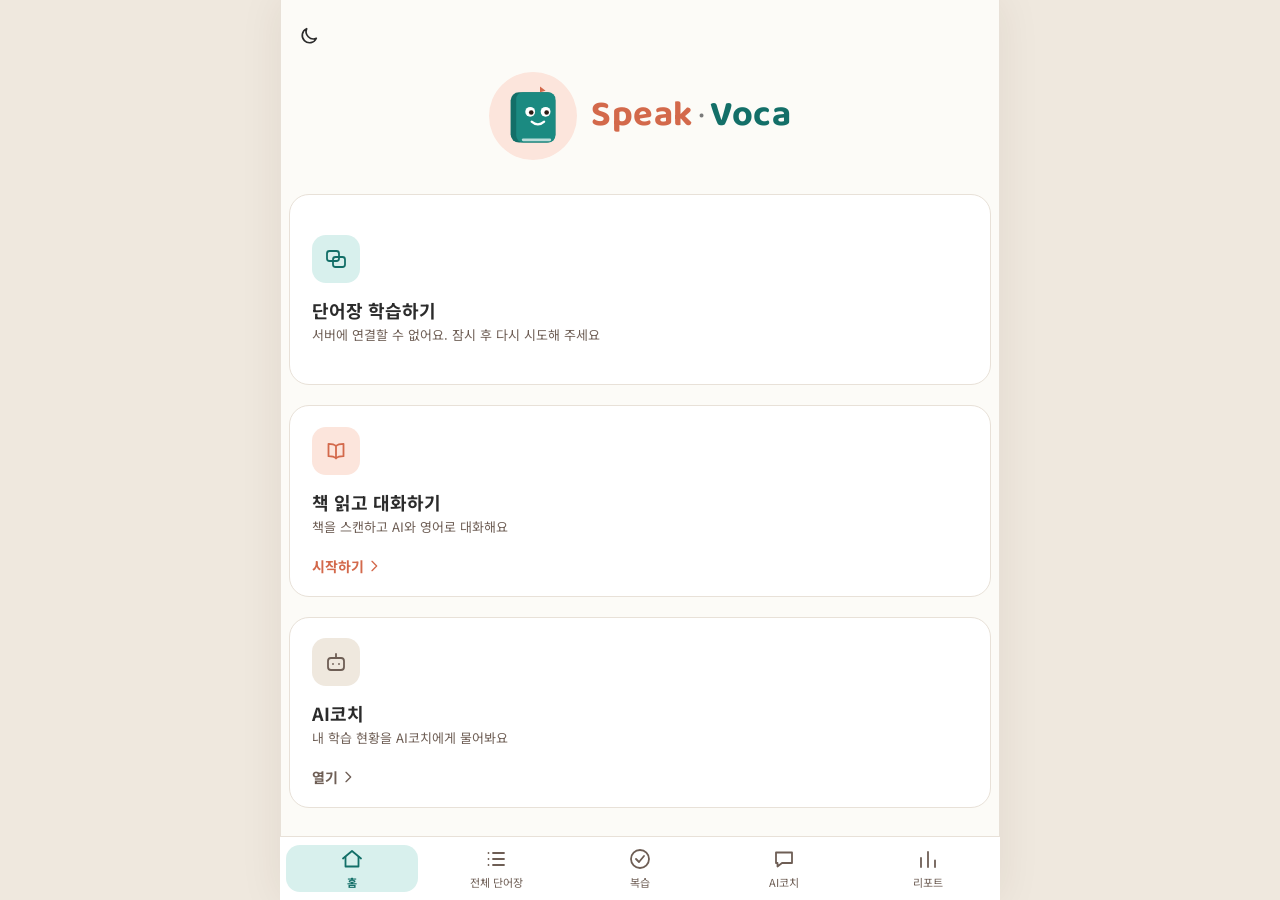
==== commit 709053c7: "feat: v1 스타일로 화면 개편 (홈·복습·전체 단어장·리포트·학습 기록·책 스캔), 스토리보드 갤러리 추가" ====
--- a/frontend/index.html
+++ b/frontend/index.html
@@ -37,23 +37,22 @@
                 <circle cx="46" cy="44" r="7" fill="#fff"/><circle cx="68" cy="44" r="7" fill="#fff"/><circle cx="47.5" cy="45" r="3.3" fill="#2B1A12"/><circle cx="69.5" cy="45" r="3.3" fill="#2B1A12"/>
                 <path d="M48 58q9 8 18 0" stroke="#fff" stroke-width="3" fill="none" stroke-linecap="round"/><path d="M60 16v-8l8 6z" fill="#D3694B"/></svg>
             </div>
-            <div class="wordmark"><span class="w1">스</span><span class="w2">포카</span></div>
-            <div class="tagline">SPEAK · VOCA</div>
+            <div class="wordmark" role="img" aria-label="스포카 Speak Voca"><span class="w1">Speak</span><span class="dot">·</span><span class="w2">Voca</span></div>
           </div>
 
           <!-- 오늘의 복습 카드: 복습할 단어 있음 / 오늘 복습 완료 / 대상 없음 -->
           <div class="card home-card" id="home-review">
             <div class="home-row">
-              <div class="tile tile-teal"><svg viewBox="0 0 24 24" aria-hidden="true"><circle cx="12" cy="12" r="9"/><path d="M8 12l3 3 5-6"/></svg></div>
-              <div class="home-text"><b>오늘의 복습</b><span id="home-review-sub">불러오는 중…</span></div>
+              <div class="tile tile-teal"><svg viewBox="0 0 24 24" aria-hidden="true"><rect x="3" y="4" width="12" height="10" rx="2.5"/><rect x="9" y="10" width="12" height="10" rx="2.5"/></svg></div>
+              <div class="home-text"><b>단어장 학습하기</b><span id="home-review-sub">불러오는 중…</span></div>
             </div>
             <a class="go-link go-coral" id="home-review-link" href="#/review" hidden><span id="home-review-link-text">복습 시작</span><svg viewBox="0 0 24 24" aria-hidden="true"><path d="M9 5l7 7-7 7"/></svg></a>
           </div>
 
           <button class="card home-card home-btn" id="home-english" type="button">
             <div class="home-row">
-              <div class="tile tile-coral"><svg viewBox="0 0 24 24" aria-hidden="true"><path d="M4 5a2 2 0 0 1 2-2h13v16H6a2 2 0 0 0-2 2zM4 19a2 2 0 0 1 2-2h13"/></svg></div>
-              <div class="home-text"><b>영어 대화 시작</b><span>책을 스캔하고 AI와 영어로 대화해요</span></div>
+              <div class="tile tile-coral"><svg viewBox="0 0 24 24" aria-hidden="true"><path d="M12 7c-1.6-1.6-4.2-2.2-7.500-2.200v12.400c3.300 0 5.900.6 7.500 2.200 1.600-1.600 4.200-2.200 7.500-2.200V4.800C16.200 4.800 13.600 5.400 12 7zM12 7v12.400"/></svg></div>
+              <div class="home-text"><b>책 읽고 대화하기</b><span>책을 스캔하고 AI와 영어로 대화해요</span></div>
             </div>
             <span class="go-link go-coral">시작하기<svg viewBox="0 0 24 24" aria-hidden="true"><path d="M9 5l7 7-7 7"/></svg></span>
           </button>
@@ -71,9 +70,11 @@
       <!-- 단어장 목록 -->
       <section class="view" data-view="words" hidden>
         <header class="topbar">
-          <h1 class="title">단어</h1>
-          <span class="spacer"></span>
-          <a id="word-add-btn" class="btn btn-create" href="#/word-add">+ 단어 등록</a>
+          <a class="icon-btn" href="#/home" aria-label="뒤로"><svg viewBox="0 0 24 24" aria-hidden="true"><path d="M19 12H5M11 6l-6 6 6 6"/></svg></a>
+          <h1 class="title">전체 단어장</h1>
+          <span class="rv-mini" aria-hidden="true"><svg viewBox="0 0 24 24"><circle cx="12" cy="12" r="11" fill="#FCE5DC"/><ellipse cx="12" cy="13" rx="6.5" ry="5.5" fill="#D3694B"/><circle cx="10" cy="12" r="1.1" fill="#fff"/><circle cx="14" cy="12" r="1.1" fill="#fff"/><path d="M10.2 15q1.8 1.2 3.6 0" stroke="#fff" stroke-width="1" fill="none" stroke-linecap="round"/></svg></span>
+          <span class="spacer"></span>
+          <span class="rv-count" id="word-total">-개</span>
         </header>
         <div class="content">
           <label class="search">
@@ -81,7 +82,6 @@
             <input id="word-search" type="search" placeholder="단어·뜻 검색" autocomplete="off" aria-label="단어 검색">
           </label>
           <div class="stage-chips" id="word-chips" role="group" aria-label="단계 고르기"></div>
-          <p class="faint-note stage-note">단계를 누르면 그 단계만 보여요 · 다시 누르면 전체</p>
           <div class="word-head">
             <b id="word-count">단어 -개</b>
             <label class="sort-select">
@@ -95,6 +95,7 @@
           <div class="card list-card" id="word-list"></div>
           <p class="state-msg" id="word-state"></p>
         </div>
+        <a id="word-add-btn" class="fab" href="#/word-add" aria-label="단어 등록"><svg viewBox="0 0 24 24" aria-hidden="true"><path d="M12 5v14M5 12h14"/></svg></a>
       </section>
 
       <!-- 단어 등록 (하단 탭 바는 그대로 보인다) -->
@@ -143,10 +144,12 @@
 
       <!-- 오늘의 복습 -->
       <section class="view" data-view="review" hidden>
-        <header class="topbar">
+        <header class="topbar topbar-rv">
+          <a class="icon-btn" href="#/home" aria-label="뒤로"><svg viewBox="0 0 24 24" aria-hidden="true"><path d="M19 12H5M11 6l-6 6 6 6"/></svg></a>
           <h1 class="title">오늘의 복습</h1>
+          <span class="rv-mini" aria-hidden="true"><svg viewBox="0 0 24 24"><circle cx="12" cy="12" r="11" fill="#FCE5DC"/><ellipse cx="12" cy="13" rx="6.5" ry="5.5" fill="#D3694B"/><circle cx="10" cy="12" r="1.1" fill="#fff"/><circle cx="14" cy="12" r="1.1" fill="#fff"/><path d="M10.2 15q1.8 1.2 3.6 0" stroke="#fff" stroke-width="1" fill="none" stroke-linecap="round"/></svg></span>
+          <span class="spacer"></span>
           <span class="rv-count" id="rv-count" hidden></span>
-          <span class="spacer"></span>
         </header>
         <div class="content">
           <div id="rv-body" hidden>
@@ -154,7 +157,7 @@
               <button type="button" class="seg-btn on" data-dir="en2ko" role="tab" aria-selected="true">영어 → 한글</button>
               <button type="button" class="seg-btn" data-dir="ko2en" role="tab" aria-selected="false">한글 → 영어</button>
             </div>
-            <p class="rv-hint">헷갈리는 단어만 탭해서 확인하세요. 탭하지 않은 단어는 외운 것으로 처리돼요.</p>
+            <p class="rv-hint"><svg viewBox="0 0 24 24" aria-hidden="true"><circle cx="12" cy="12" r="9"/><path d="M12 11v5M12 8h.01"/></svg><span>아는 단어는 그냥 넘어가고, 헷갈리는 단어만 탭해서 확인하세요</span></p>
             <div class="rv-grid" id="rv-grid"></div>
           </div>
           <div class="card rv-empty" id="rv-message" hidden>
@@ -196,7 +199,7 @@
         <header class="topbar">
           <h1 class="title">AI코치</h1>
           <span class="spacer"></span>
-          <button id="chat-new" class="btn btn-create" type="button">새 대화</button>
+          <button id="chat-new" class="btn btn-create" type="button">+ 새 대화</button>
           <button id="chat-history" class="btn btn-open" type="button">지난 대화</button>
         </header>
         <div class="strip" id="chat-strip"><span id="strip-overall">불러오는 중…</span><span id="strip-recent"></span></div>
@@ -223,7 +226,7 @@
       <section class="view view-eng" data-view="english" hidden>
         <header class="topbar">
           <a class="icon-btn" href="#/home" aria-label="뒤로"><svg viewBox="0 0 24 24" aria-hidden="true"><path d="M19 12H5M11 6l-6 6 6 6"/></svg></a>
-          <h1 class="title">영어 대화</h1>
+          <h1 class="title" id="eng-title">영어 대화</h1>
           <span class="spacer"></span>
           <span class="eng-timer" id="eng-timer" hidden>00:00</span>
           <button type="button" class="btn btn-open" id="eng-end" hidden>대화 끝내기</button>
@@ -246,15 +249,18 @@
           </div>
 
           <div id="eng-step-level" hidden>
+            <div class="eng-hero" id="eng-hero"></div>
             <div class="eng-done" id="eng-done">스캔 완료 · 문장 0개 인식됨</div>
-            <div class="eng-pages eng-pages-small" id="eng-pages-done"></div>
-            <h2 class="section-title">난이도</h2>
+            <div class="eng-more">
+              <button type="button" class="btn btn-ghost" id="eng-addpage">+ 페이지 추가</button>
+              <button type="button" class="btn btn-ghost" id="eng-rescan">사진 다시 고르기</button>
+            </div>
+            <h2 class="eng-label">난이도를 선택하세요</h2>
             <div class="eng-levels" role="radiogroup" aria-label="난이도">
               <button type="button" class="eng-level on" role="radio" aria-checked="true" data-level="Beginner"><b>Beginner</b><span>쉬운 표현 · 짧은 문장</span></button>
               <button type="button" class="eng-level" role="radio" aria-checked="false" data-level="Advanced"><b>Advanced</b><span>긴 문장 · 다양한 어휘</span></button>
             </div>
-            <button type="button" class="btn btn-primary" id="eng-start">AI와 대화하기</button>
-            <button type="button" class="btn btn-ghost" id="eng-rescan">사진 다시 찍기</button>
+            <div class="eng-cta"><button type="button" class="btn btn-primary" id="eng-start">AI와 대화하기 <svg viewBox="0 0 24 24" aria-hidden="true"><path d="M9 5l7 7-7 7"/></svg></button></div>
           </div>
 
           <div id="eng-step-talk" class="eng-talk" hidden>
@@ -295,15 +301,17 @@
           <p class="state-msg" id="rp-state">불러오는 중…</p>
           <div id="rp-body" hidden>
             <div class="card" id="rp-summary">
-              <p class="period" id="rp-period"></p>
+              <div class="rp-top"><p class="period" id="rp-period"></p><span class="rp-trend"><span id="rp-trend-label">최근 추세</span><b id="rp-trend">-</b></span></div>
               <div class="stats">
                 <div><small>개수</small><b id="rp-count">-</b></div>
                 <div><small>평균</small><b id="rp-avg">-</b></div>
                 <div><small>최대</small><b id="rp-max">-</b></div>
                 <div><small>최소</small><b id="rp-min">-</b></div>
               </div>
-              <div class="trend"><span id="rp-trend-label">최근 추세</span><b id="rp-trend">-</b></div>
-            </div>
+            </div>
+
+            <h2 class="section-title">단어 단계 분포 <small>지금 상태</small></h2>
+            <div class="card rp-dist" id="rp-dist"></div>
 
             <h2 class="section-title">일별 외운 단어 수</h2>
             <div class="card rp-chart-card">
@@ -313,9 +321,6 @@
 
             <h2 class="section-title">학습 통계 <small id="rp-stats-period"></small></h2>
             <div class="card rp-stats" id="rp-stats"></div>
-
-            <h2 class="section-title">단어 단계 분포 <small>지금 상태</small></h2>
-            <div class="card rp-dist" id="rp-dist"></div>
           </div>
         </div>
       </section>
@@ -363,11 +368,11 @@
         <span>홈</span>
       </a>
       <a class="tab" href="#/words" data-tab="words">
-        <svg viewBox="0 0 24 24" aria-hidden="true"><path d="M5 4.5h11a3 3 0 0 1 3 3V20H8a3 3 0 0 1-3-3z"/><path d="M5 17a3 3 0 0 1 3-3h11"/></svg>
-        <span>단어</span>
+        <svg viewBox="0 0 24 24" aria-hidden="true"><path d="M9 6h11M9 12h11M9 18h11"/><path d="M4.5 6h.01M4.5 12h.01M4.5 18h.01"/></svg>
+        <span>전체 단어장</span>
       </a>
       <a class="tab" href="#/review" data-tab="review">
-        <svg viewBox="0 0 24 24" aria-hidden="true"><path d="M20 12a8 8 0 1 1-2.6-5.9"/><path d="M20 4v5h-5"/></svg>
+        <span class="tab-ico"><svg viewBox="0 0 24 24" aria-hidden="true"><circle cx="12" cy="12" r="9"/><path d="M8 12l3 3 5-6"/></svg><span class="tab-badge" id="review-badge" hidden></span></span>
         <span>복습</span>
       </a>
       <a class="tab" href="#/coach" data-tab="coach">
@@ -419,6 +424,16 @@
     </form>
   </dialog>
 
+  <dialog id="eng-source" class="sheet" aria-labelledby="eng-source-title">
+    <div class="grab"></div>
+    <h3 id="eng-source-title">책 사진 가져오기</h3>
+    <div class="eng-source-btns">
+      <button type="button" class="btn btn-open" id="eng-src-camera">사진 찍기</button>
+      <button type="button" class="btn btn-create" id="eng-src-gallery">갤러리에서 고르기</button>
+      <button type="button" class="btn btn-cancel" id="eng-src-close">취소</button>
+    </div>
+  </dialog>
+
   <dialog id="chat-sheet" class="sheet" aria-labelledby="chat-sheet-title">
     <div class="grab"></div>
     <h3 id="chat-sheet-title">지난 대화</h3>
--- a/frontend/css/style.css
+++ b/frontend/css/style.css
@@ -4,7 +4,7 @@
   --coral: #D3694B;   /* 열기/보러 가기 버튼: 채움 */
   --teal: #136F68;    /* 만들기/추가 버튼: 테두리 */
   /* 임시 색 (화면설계서에 정해진 값이 없어 중립 톤으로 둠. 여기만 고치면 전체에 적용) */
-  --bg: #FBF7F2;
+  --bg: #FCFBF7;
   --card: #FFFFFF;
   --ink: #2B2B2B;
   --muted: #7A7A7A;
@@ -114,7 +114,7 @@
   align-items: center;
   justify-content: center;
   gap: 3px;
-  color: var(--muted);
+  color: var(--sub);
   text-decoration: none;
   font-size: 11px;
 }
@@ -127,7 +127,8 @@
   stroke-linecap: round;
   stroke-linejoin: round;
 }
-.tab.active { color: var(--coral); font-weight: 700; }
+.tab { margin: 8px 6px; border-radius: 14px; }
+.tab.active { color: var(--teal); font-weight: 700; background: var(--teal-tint); }
 
 /* 토스트(잠깐 뜨는 안내) */
 #toast {
@@ -378,17 +379,23 @@
 .sheet-close { width: 100%; height: 48px; margin-top: 8px; border-radius: 14px; border: 0; background: var(--sand); color: var(--sub); font-weight: 700; }
 
 /* ---------- 홈 화면 ---------- */
-.home { display: flex; flex-direction: column; gap: 14px; padding-top: 28px; }
-.brand { display: flex; flex-direction: column; align-items: center; gap: 6px; padding-bottom: 6px; }
+.home { display: flex; flex-direction: column; gap: 20px; padding-top: 28px; flex: 1; padding-bottom: 28px; }
+.view-home { display: flex; flex-direction: column; min-height: 100vh; min-height: 100dvh; }
+.brand { display: flex; flex-direction: row; align-items: center; justify-content: center; gap: 14px; padding-bottom: 6px; }
 .mascot { width: 88px; height: 88px; border-radius: 50%; background: var(--coral-tint); display: flex; align-items: center; justify-content: center; }
-.wordmark { font-family: var(--font-logo); font-size: 42px; font-weight: 700; line-height: 1; letter-spacing: 1px; }
+.wordmark { font-family: var(--font-logo); font-size: 36px; font-weight: 700; line-height: 1.05; letter-spacing: .5px; display: flex; align-items: baseline; gap: 6px; flex-wrap: wrap; }
+.wordmark .dot { color: var(--muted); font-weight: 400; }
 .wordmark .w1 { color: var(--coral); }
 .wordmark .w2 { color: var(--teal); }
-.tagline { font-size: 11px; letter-spacing: 3px; color: var(--muted); }
 
 .home-card { display: block; width: 100%; padding: 16px; font: inherit; color: inherit; text-align: left; text-decoration: none; border-radius: 20px; cursor: pointer; }
 .home-btn { background: var(--card); border: 1px solid var(--line); }
 .home-row { display: flex; align-items: center; gap: 12px; }
+/* 홈 카드: 세로로 크게 (타일 위, 글자 아래) */
+.home-card { display: flex; flex-direction: column; justify-content: center; gap: 10px; flex: 1 1 0; min-height: 150px; padding: 22px 22px; }
+.home .brand { padding-bottom: 14px; }
+.home-card .home-row { flex-direction: column; align-items: flex-start; gap: 14px; }
+.home-card .home-text b { font-size: 18px; }
 .home-text { flex: 1; display: flex; flex-direction: column; gap: 2px; }
 .home-text b { font-size: 17px; }
 .home-text span { font-size: 13px; color: var(--sub); }
@@ -399,6 +406,14 @@
 .tile-sand { background: var(--sand); color: var(--sub); }
 .go-link { display: inline-flex; align-items: center; gap: 2px; margin-top: 10px; font-size: 14px; font-weight: 700; }
 .go-link svg { width: 16px; height: 16px; fill: none; stroke: currentColor; stroke-width: 2; stroke-linecap: round; stroke-linejoin: round; }
+
+/* 낮은 화면(높이 720px 이하)에서는 홈 간격을 줄여 스크롤 없이 토글·배지까지 한 화면에 보이게 한다 */
+@media (max-height: 720px) {
+  .home { gap: 10px; padding-top: 24px; padding-bottom: 12px; }
+  .home .home-card { padding: 12px 14px; min-height: 0; gap: 4px; }
+  .home .home-card .home-row { flex-direction: row; align-items: center; gap: 12px; }
+  .home .go-link { margin-top: 6px; }
+}
 .go-coral { color: var(--coral); }
 .go-sand { color: var(--sub); }
 .soon { margin: 12px 0 0; padding: 10px; text-align: center; font-size: 13px; color: var(--muted); background: var(--bg); border-radius: 12px; }
@@ -445,15 +460,15 @@
 /* ---------- 복습 화면 ---------- */
 .rv-count { padding: 2px 10px; font-size: 13px; font-weight: 700; color: var(--teal); background: var(--teal-tint); border-radius: 999px; }
 .rv-hint { margin: 0 0 12px; font-size: 13px; line-height: 1.5; color: var(--sub); }
-.rv-grid { display: grid; grid-template-columns: 1fr 1fr; gap: 10px; }
+.rv-grid { display: grid; grid-template-columns: 1fr 1fr; gap: 6px; }
 .rv-cell {
   position: relative;
-  min-height: 92px;
-  padding: 14px 40px 14px 14px;
+  min-height: 78px;
+  padding: 10px 40px 10px 14px;
   display: flex;
   flex-direction: column;
   justify-content: center;
-  gap: 4px;
+  gap: 2px;
   background: var(--card);
   border: 1px solid var(--line);
   border-radius: 14px;
@@ -559,8 +574,12 @@
 .search svg { flex: none; width: 18px; height: 18px; fill: none; stroke: var(--muted); stroke-width: 1.8; stroke-linecap: round; }
 .search input { flex: 1; min-width: 0; height: 100%; font: inherit; font-size: 15px; color: var(--ink); background: transparent; border: 0; outline: 0; }
 .stage-chips { display: flex; flex-wrap: wrap; gap: 6px; margin-top: 10px; }
-.stage-chip { height: 32px; padding: 0 12px; font-size: 13px; font-weight: 700; color: var(--teal); background: var(--card); border-color: var(--teal); }
+.stage-chip { height: 28px; padding: 0 11px; font-size: 12px; font-weight: 700; color: var(--teal); background: var(--card); border-color: var(--teal); }
 .stage-chip.on { color: #fff; background: var(--teal); }
+.stage-chip[data-stage="New"] { color: var(--faint-2); border-color: var(--grab); }
+.stage-chip[data-stage="New"].on { color: #fff; background: var(--faint-2); border-color: var(--faint-2); }
+.stage-chip[data-stage="Master"] { color: #B9770E; border-color: #D99A2B; }
+.stage-chip[data-stage="Master"].on { color: #fff; background: #C98A1A; border-color: #C98A1A; }
 .stage-note { margin: 8px 0 6px; font-size: 11px; }
 .sort-select { position: relative; display: inline-flex; align-items: center; }
 .sort-select select { appearance: none; -webkit-appearance: none; padding: 4px 22px 4px 4px; font: inherit; font-size: 14px; font-weight: 700; color: var(--ink); background: transparent; border: 0; cursor: pointer; }
@@ -680,3 +699,97 @@
 
 /* AI코치: 도구 호출 기록 ("조회한 것: …") */
 .tool-note { display: block; margin-top: 8px; padding-top: 6px; border-top: 1px dashed var(--line); font-size: 11px; line-height: 1.4; color: var(--faint-2); white-space: normal; }
+
+/* ---------- 넓은 화면(웹): 본문 폭을 넓히고 양옆을 구분 ---------- */
+@media (min-width: 900px) {
+  body { background: var(--sand); }
+  .app { max-width: 720px; background: var(--bg); border-left: 1px solid var(--line); border-right: 1px solid var(--line); box-shadow: 0 0 40px rgba(60, 40, 20, .08); }
+  .tabbar { max-width: 720px; }
+  .home { padding-left: 8px; padding-right: 8px; }
+}
+
+/* ---------- 복습 화면: v1 모양 ---------- */
+.topbar, .topbar-rv { gap: 8px; min-height: 56px; padding: 8px 14px; background: var(--card); border-bottom: 1px solid var(--line); }
+.topbar .title, .topbar-rv .title { font-size: 18px; }
+.rv-mini { display: inline-flex; width: 24px; height: 24px; }
+.rv-mini svg { width: 100%; height: 100%; }
+.topbar + .content, .topbar + .view-body { padding-top: 14px; }
+.view[data-view="review"] .seg { width: fit-content; margin: 0 auto 14px; gap: 2px; padding: 3px; background: var(--sand); border: 0; }
+.view[data-view="review"] .seg-btn { padding: 6px 16px; font-size: 13px; white-space: nowrap; color: var(--sub); }
+.view[data-view="review"] .seg-btn.on { background: var(--card); color: var(--ink); box-shadow: 0 1px 3px rgba(0, 0, 0, .12); }
+.rv-hint { display: flex; align-items: flex-start; gap: 8px; margin: 0 0 14px; padding: 10px 12px; font-size: 13px; line-height: 1.5; color: var(--teal); background: var(--teal-tint-2); border-radius: 12px; }
+.rv-hint svg { flex: none; width: 18px; height: 18px; margin-top: 1px; fill: none; stroke: currentColor; stroke-width: 1.8; stroke-linecap: round; stroke-linejoin: round; }
+.rv-footer { display: flex; justify-content: center; }
+.rv-footer .btn-primary { width: min(100%, 250px); height: 40px; font-size: 13px; border-radius: 999px; }
+.rv-footer .btn-primary::after { content: ""; display: inline-block; width: 14px; height: 14px; margin-left: 6px; vertical-align: -2px; background: currentColor; -webkit-mask: url("data:image/svg+xml,%3Csvg xmlns='http://www.w3.org/2000/svg' viewBox='0 0 24 24' fill='none' stroke='black' stroke-width='2.2' stroke-linecap='round' stroke-linejoin='round'%3E%3Cpath d='M5 12l5 5 9-10'/%3E%3C/svg%3E") center / contain no-repeat; mask: url("data:image/svg+xml,%3Csvg xmlns='http://www.w3.org/2000/svg' viewBox='0 0 24 24' fill='none' stroke='black' stroke-width='2.2' stroke-linecap='round' stroke-linejoin='round'%3E%3Cpath d='M5 12l5 5 9-10'/%3E%3C/svg%3E") center / contain no-repeat; }
+
+/* ---------- 전체 단어장: v1 모양 ---------- */
+.view[data-view="words"] .list-card { padding: 0; background: transparent; border: 0; box-shadow: none; overflow: visible; display: flex; flex-direction: column; gap: 8px; }
+.view[data-view="words"] .swipe { background: var(--card); border: 1px solid var(--line); border-radius: 14px; overflow: hidden; }
+.view[data-view="words"] .swipe-del { border-radius: 0 14px 14px 0; }
+.view[data-view="words"] .word-head { justify-content: flex-end; margin-bottom: 8px; }
+.view[data-view="words"] #word-count { display: none; }
+.view[data-view="words"] .content { padding-bottom: 96px; }
+.badge { min-width: 40px; padding: 3px 10px; }
+.badge-new { background: var(--sand); color: var(--faint-2); }
+.badge-master { background: #C98A1A; color: #fff; }
+.fab { position: fixed; right: max(16px, calc(50% - 224px)); bottom: calc(var(--tabbar-h) + 16px + env(safe-area-inset-bottom)); width: 52px; height: 52px; display: grid; place-items: center; color: #fff; background: var(--teal); border-radius: 50%; box-shadow: 0 4px 12px rgba(19, 111, 104, .35); }
+.fab svg { width: 24px; height: 24px; fill: none; stroke: currentColor; stroke-width: 2.4; stroke-linecap: round; }
+.view[hidden] .fab { display: none; }
+@media (min-width: 900px) { .fab { right: calc(50% - 344px); } }
+.view[data-view="words"] .stage-chips { justify-content: center; margin-bottom: 10px; }
+#chat-new, #chat-history { padding: 5px 12px; font-size: 13px; line-height: 1.3; }
+
+/* ---------- 리포트: v1 모양 ---------- */
+#rp-records { padding: 5px 12px; font-size: 13px; line-height: 1.3; }
+#rp-seg { width: fit-content; margin: 0 auto 12px; gap: 2px; padding: 3px; background: var(--sand); border: 0; }
+#rp-seg .seg-btn { flex: none; padding: 6px 16px; font-size: 13px; white-space: nowrap; color: var(--sub); }
+#rp-seg .seg-btn.on { background: var(--card); color: var(--ink); font-weight: 700; box-shadow: 0 1px 3px rgba(0, 0, 0, .12); }
+#rp-summary { padding: 10px 14px; }
+.rp-top { display: flex; justify-content: space-between; align-items: baseline; gap: 8px; margin-bottom: 6px; }
+.rp-top .period { margin: 0; }
+.rp-trend { display: inline-flex; gap: 6px; font-size: 12px; white-space: nowrap; }
+.rp-trend b { font-weight: 700; color: var(--coral); }
+.rp-trend b.faint { font-weight: 400; color: var(--muted); }
+#rp-summary .stats b { font-size: 18px; }
+#rp-summary .stats small { font-size: 11px; }
+.rp-fill.stage.st-New { background: #BDB0A0; }
+.rp-fill.stage.st-V1 { background: #7CCBC4; }
+.rp-fill.stage.st-V2 { background: #22A094; }
+.rp-fill.stage.st-V3 { background: #136F68; }
+.rp-fill.stage.st-Master { background: #C98A1A; }
+.rp-top .period { white-space: nowrap; font-size: 11.5px; }
+.rp-trend { font-size: 11.5px; }
+
+/* ---------- 학습 기록: 리포트 화면과 같은 버튼 크기·색 ---------- */
+[data-view="records"] .topbar .btn { padding: 5px 11px; font-size: 13px; line-height: 1.3; }
+.rec-actions { display: flex; gap: 6px; }
+[data-view="records"] .btn-export { display: inline-flex; align-items: center; gap: 4px; color: #fff; background: var(--coral); border-color: var(--coral); font-weight: 500; }
+[data-view="records"] .btn-export::before { content: ""; width: 13px; height: 13px; background: currentColor; -webkit-mask: url("data:image/svg+xml,%3Csvg xmlns='http://www.w3.org/2000/svg' viewBox='0 0 24 24' fill='none' stroke='black' stroke-width='2.4' stroke-linecap='round' stroke-linejoin='round'%3E%3Cpath d='M12 4v11M7 11l5 5 5-5M5 20h14'/%3E%3C/svg%3E") center / contain no-repeat; mask: url("data:image/svg+xml,%3Csvg xmlns='http://www.w3.org/2000/svg' viewBox='0 0 24 24' fill='none' stroke='black' stroke-width='2.4' stroke-linecap='round' stroke-linejoin='round'%3E%3Cpath d='M12 4v11M7 11l5 5 5-5M5 20h14'/%3E%3C/svg%3E") center / contain no-repeat; }
+[data-view="records"] .seg { width: fit-content; margin: 0 auto 12px; gap: 2px; padding: 3px; background: var(--sand); border: 0; }
+[data-view="records"] .seg .seg-btn { flex: none; padding: 6px 16px; font-size: 13px; white-space: nowrap; color: var(--sub); }
+[data-view="records"] .seg .seg-btn.on { background: var(--card); color: var(--ink); font-weight: 700; box-shadow: 0 1px 3px rgba(0, 0, 0, .12); }
+
+/* ---------- 영어 대화: 사진 고르기 시트 + v1 스캔 완료 화면 ---------- */
+.eng-source-btns { display: flex; flex-direction: column; gap: 10px; padding: 8px 0 4px; }
+.eng-source-btns .btn { height: 46px; font-size: 15px; }
+#eng-step-scan.reading .eng-lead, #eng-step-scan.reading .eng-pick, #eng-step-scan.reading .eng-pages { display: none; }
+#eng-step-scan.reading #eng-read { margin-top: 40vh; background: transparent; color: var(--sub); border: 0; opacity: 1; }
+.eng-hero { width: 140px; aspect-ratio: 3 / 4; margin: 8px auto 12px; overflow: hidden; background: var(--coral-tint); border: 1px solid var(--line); border-radius: 18px; }
+.eng-hero img { display: block; width: 100%; height: 100%; object-fit: cover; }
+#eng-step-level .eng-done { margin: 0 0 8px; padding: 0; font-size: 13px; background: transparent; color: var(--teal); }
+.eng-more { display: flex; justify-content: center; gap: 8px; margin-bottom: 14px; }
+.eng-more .btn { padding: 4px 12px; font-size: 12.5px; }
+.eng-label { margin: 12px 0 8px; font-size: 14px; font-weight: 700; color: var(--sub); }
+.eng-level { align-items: center; text-align: center; }
+.eng-level.on { border-color: var(--coral); background: #FEF3EE; }
+.eng-level.on b { color: var(--coral-ink); }
+.eng-cta { position: sticky; bottom: calc(18px + env(safe-area-inset-bottom)); margin-top: 28px; }
+.eng-cta .btn-primary { display: flex; align-items: center; justify-content: center; gap: 4px; width: min(100%, 240px); height: 42px; margin: 0 auto; font-size: 13.5px; border-radius: 999px; background: var(--coral); border-color: var(--coral); }
+.eng-cta svg { width: 16px; height: 16px; fill: none; stroke: currentColor; stroke-width: 2.4; stroke-linecap: round; stroke-linejoin: round; }
+.topbar .btn { padding: 5px 12px; font-size: 13px; line-height: 1.3; }
+
+/* 하단 복습 아이콘: 오늘 복습할 단어 수 */
+.tab-ico { position: relative; display: inline-flex; }
+.tab-badge { position: absolute; top: -5px; right: -9px; min-width: 17px; height: 17px; padding: 0 4px; display: grid; place-items: center; font-size: 10.5px; font-weight: 700; line-height: 1; color: #fff; background: #D9423E; border-radius: 999px; }
+.tab-badge[hidden] { display: none; }
